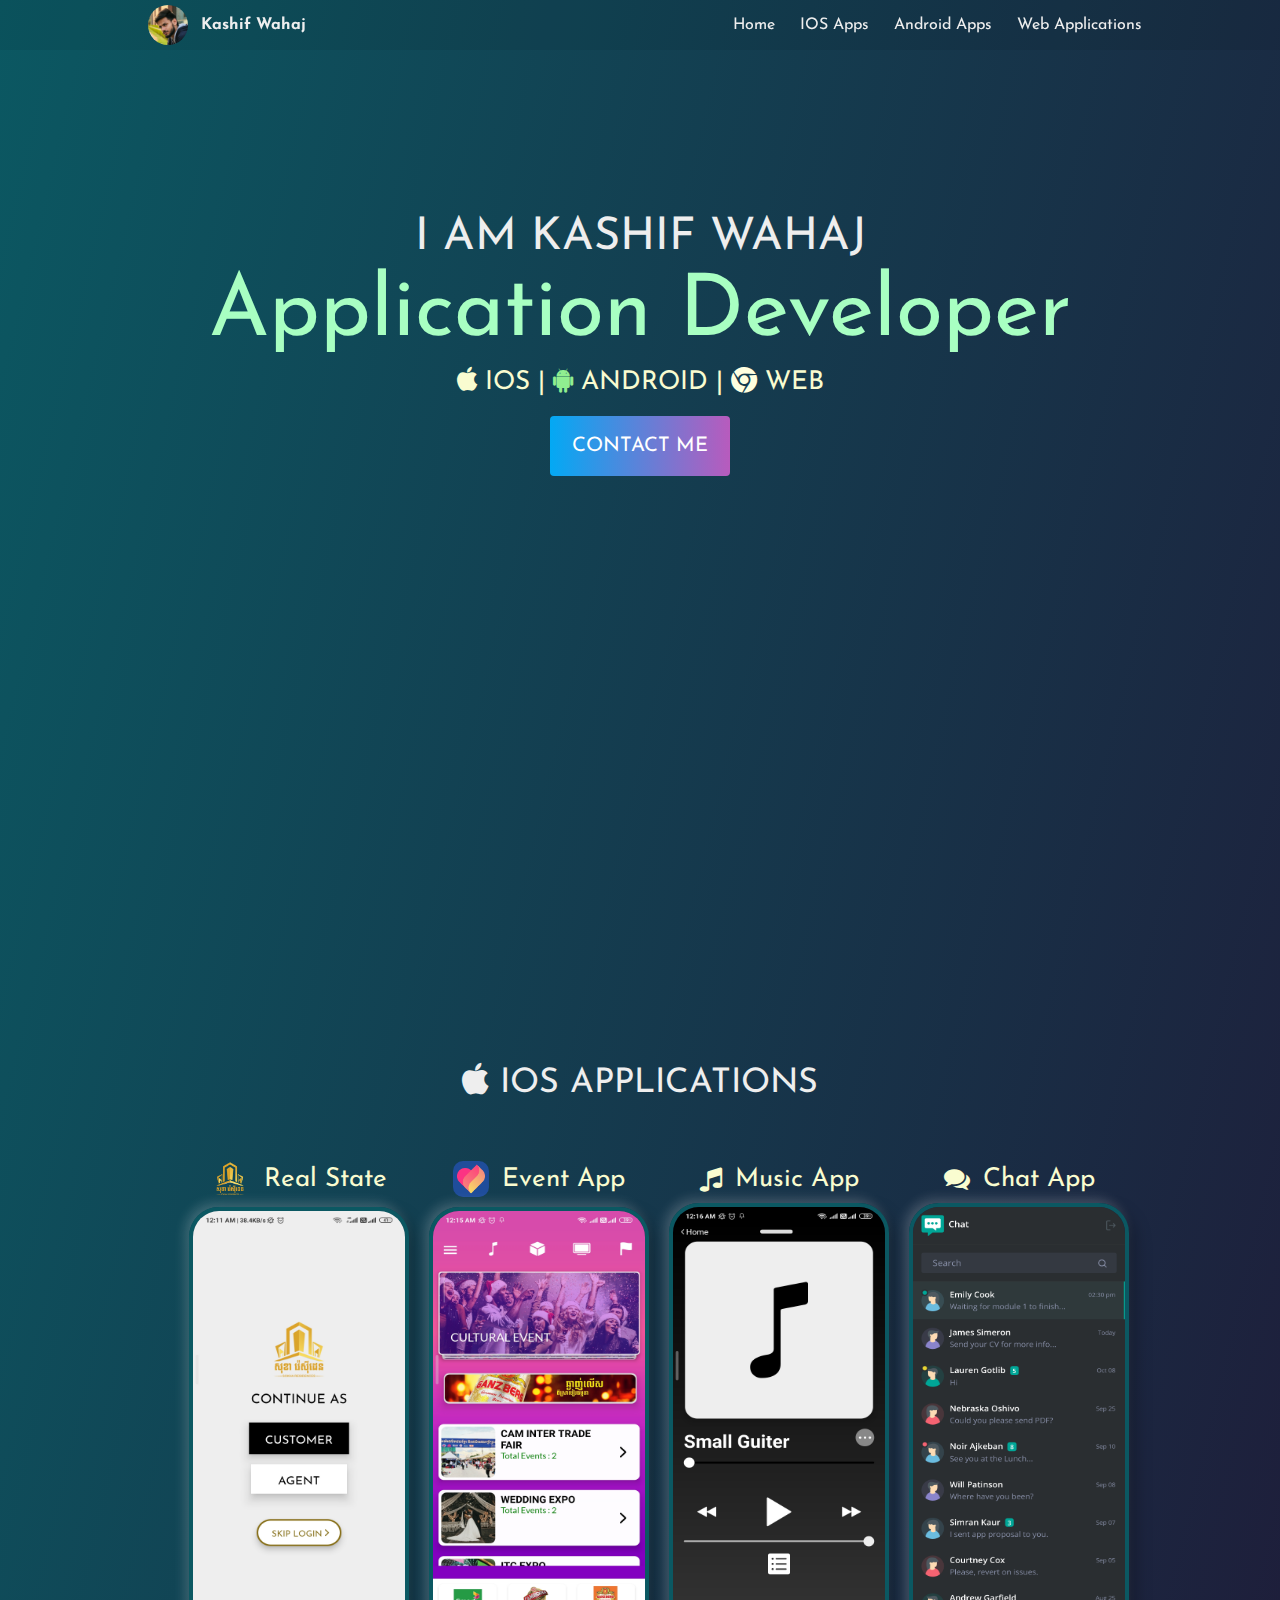
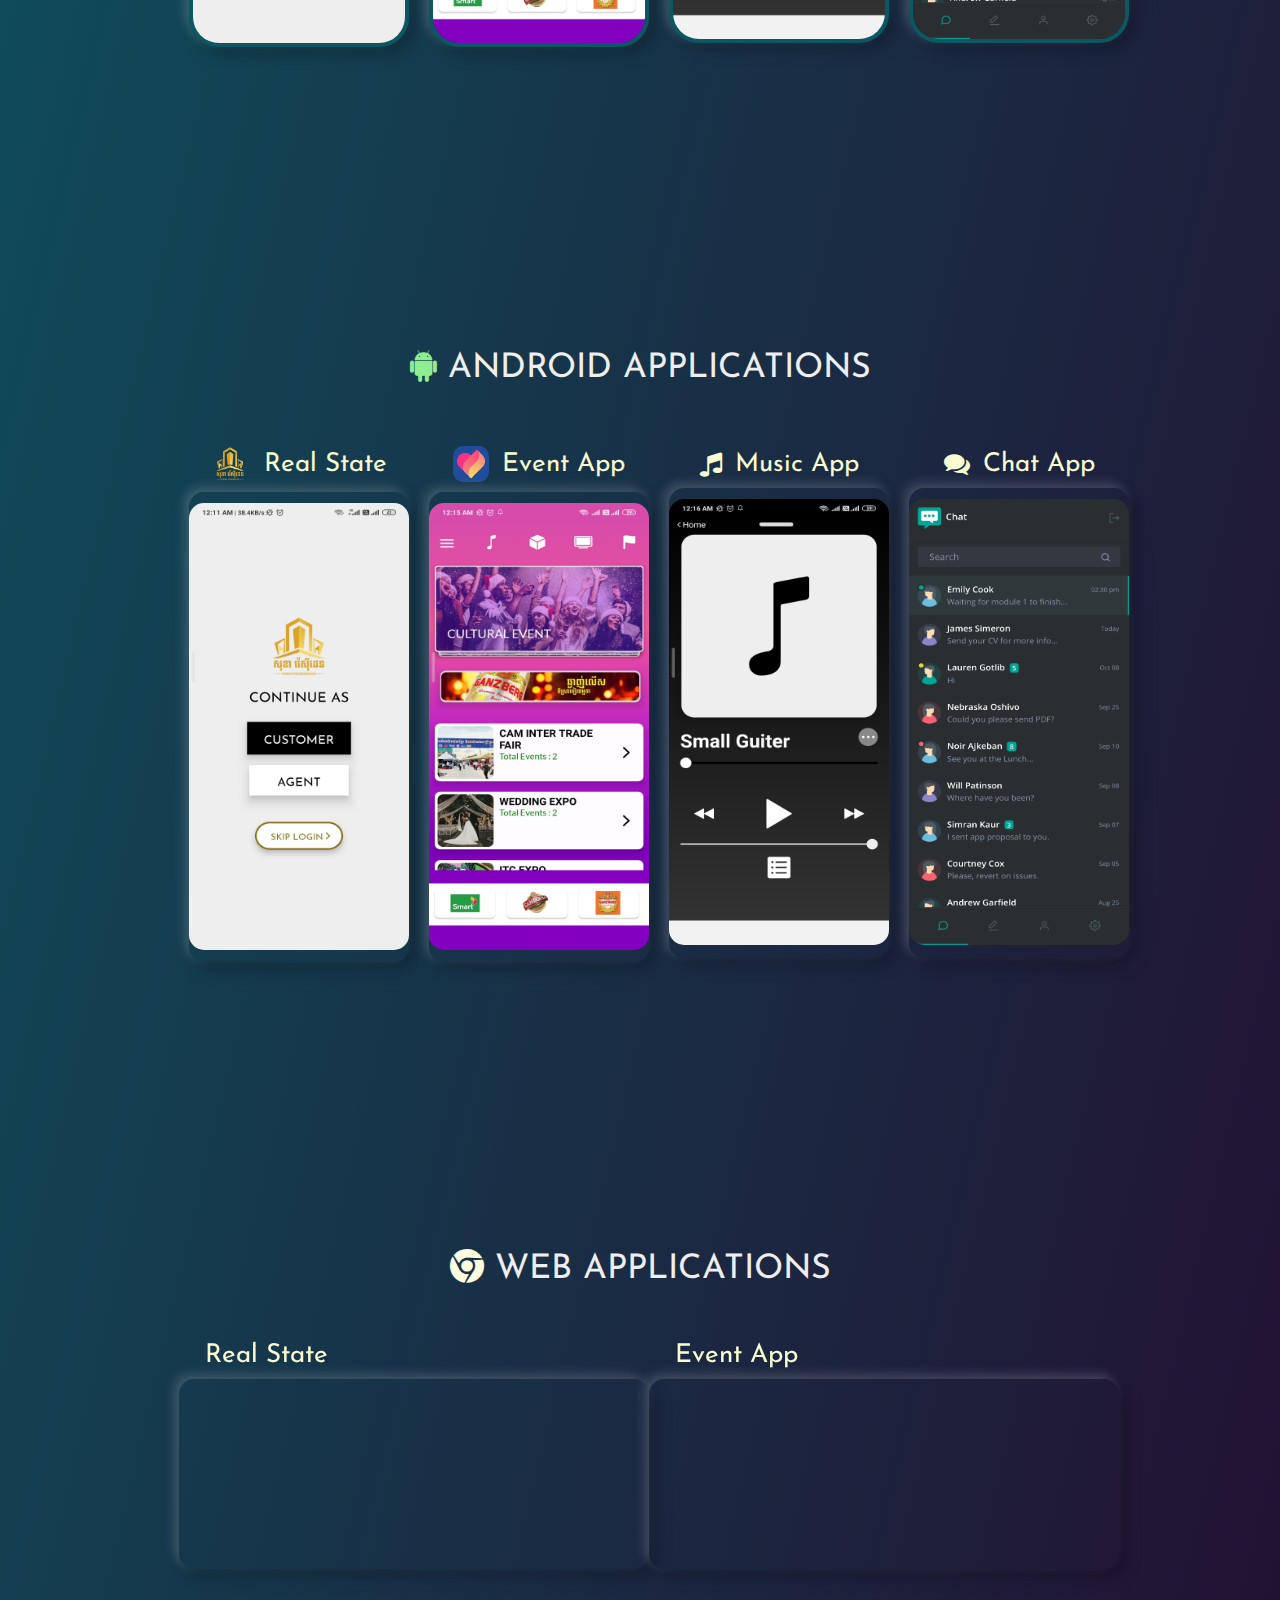
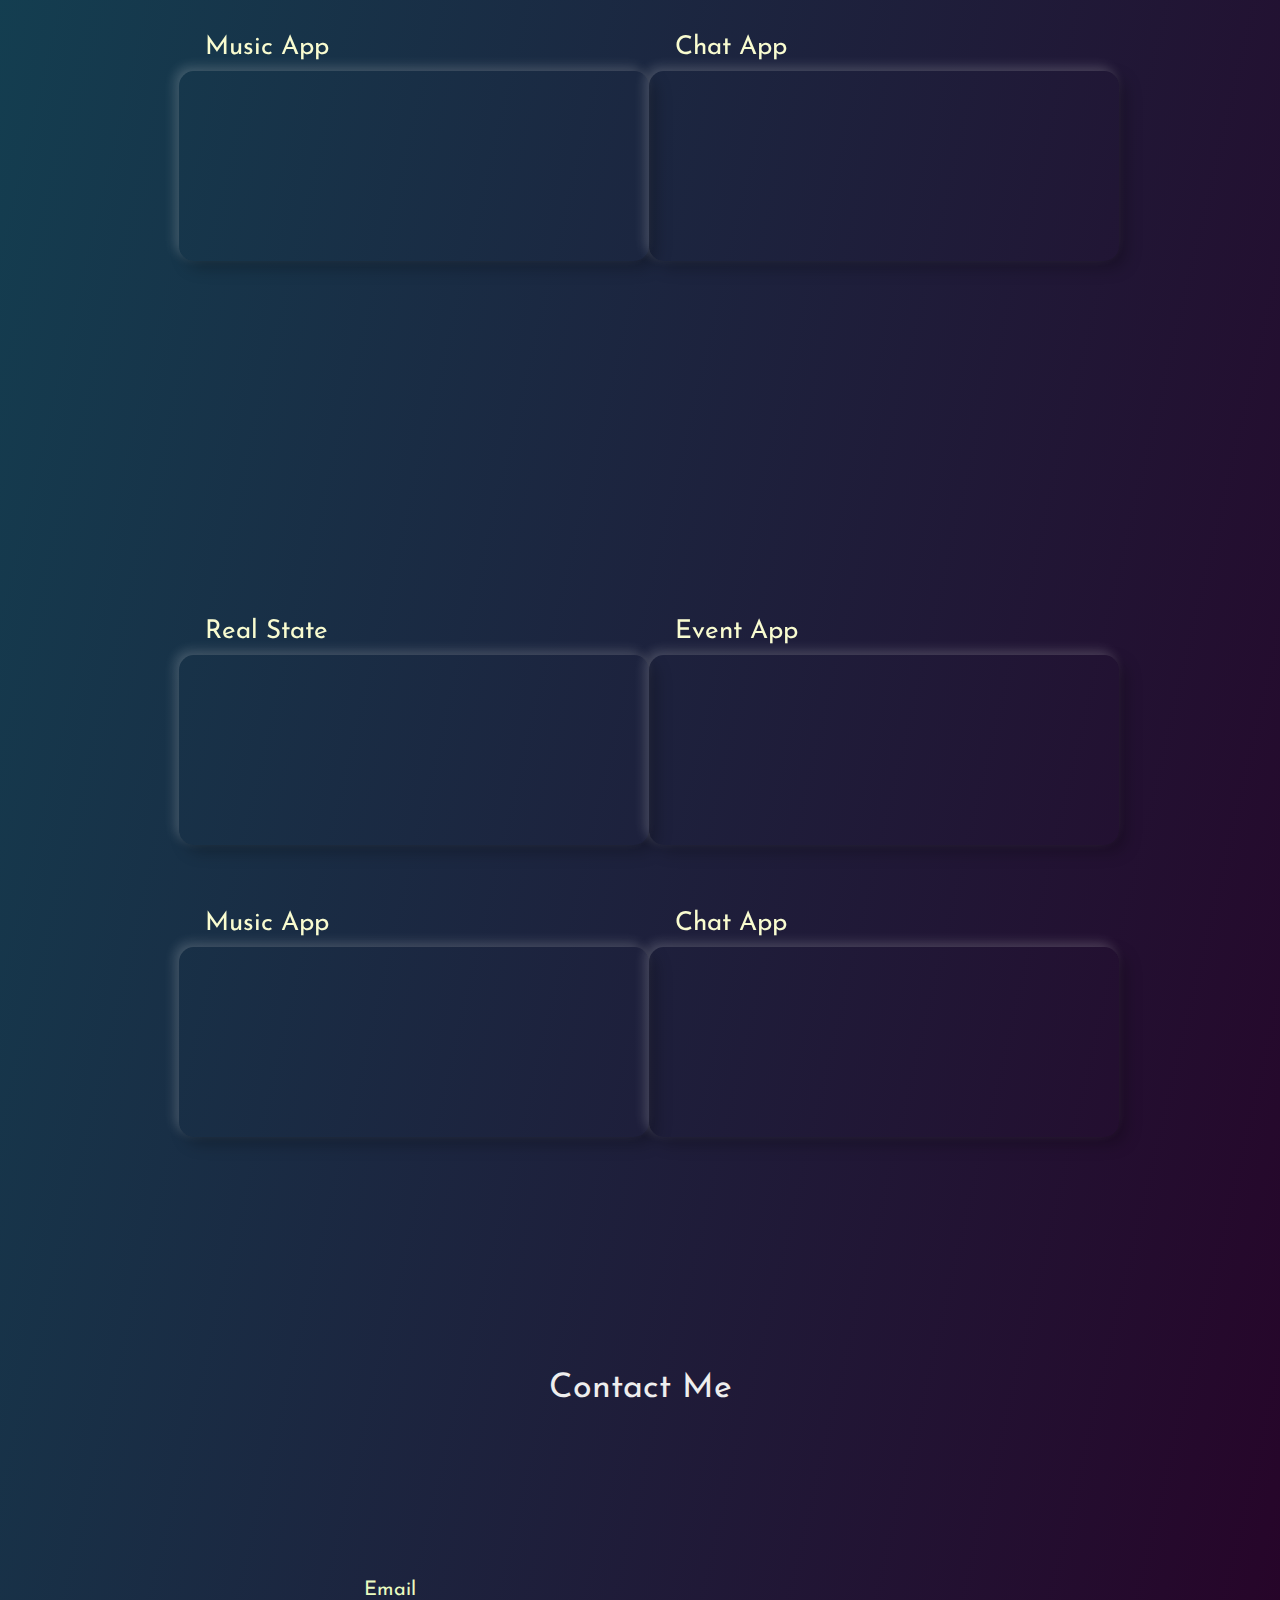
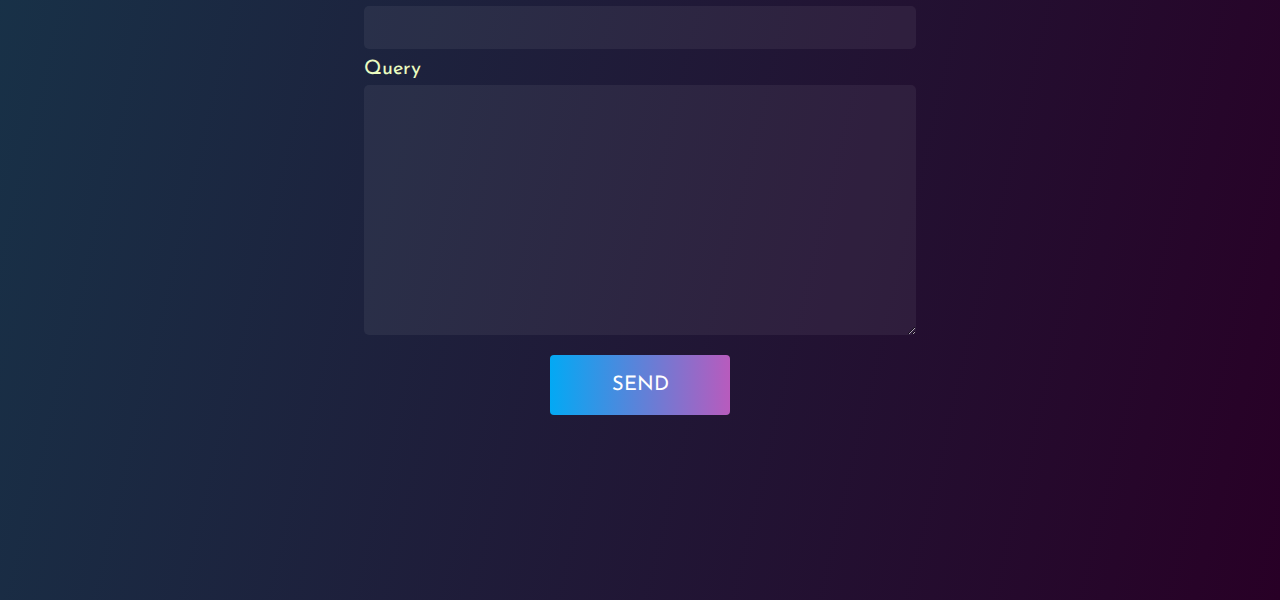
==== index.html @ add1916a "Initial Commit" ====
<!DOCTYPE html>
<html lang="en">
  <head>
    <meta charset="UTF-8" />
    <meta name="viewport" content="width=device-width, initial-scale=1.0" />
    <meta http-equiv="X-UA-Compatible" content="ie=edge" />
    <link
      href="https://fonts.googleapis.com/css?family=Josefin+Sans&display=swap"
      rel="stylesheet"
    />
    <link
      rel="stylesheet"
      href="https://stackpath.bootstrapcdn.com/font-awesome/4.7.0/css/font-awesome.min.css"
    />
    <link rel="stylesheet" href="style.css" />
    <link rel="stylesheet" href="responsive.css" />
  </head>
  <body>
    <div class="nav">
      <div class="nav-logo link">
        <img src="/assets/0.jpeg" alt="" />
        <h4>&ensp;Kashif Wahaj</h4>
      </div>
      <div class="nav-menu">
        <ul>
          <a id="home-btn" class="link">Home</a>
          <a id="ios-btn" class="link">IOS Apps</a>
          <a id="android-btn" class="link">Android Apps</a>
          <a id="web-btn" class="link">Web Applications</a>
        </ul>
      </div>
      <div class="nav-menu-mobile">
        <ul>
          <a href="#" class="link">Home</a>
          <a href="#" class="link">IOS Apps</a>
          <a href="#" class="link">Android Apps</a>
          <a href="#" class="link">Web Applications</a>
        </ul>
      </div>
    </div>
    <div class="container" id="home">
      <div class="box ">
        <div class="he1">I AM KASHIF WAHAJ</div>
        <div class="he2">Application Developer</div>
        <div class="he3">
          <i class="fa fa-apple" aria-hidden="true"></i> IOS |
          <i
            class="fa fa-android"
            style="color: lightgreen"
            aria-hidden="true"
          ></i>
          ANDROID |
          <i
            class="fa fa-chrome"
            aria-hidden="true"
            style="color: lightyellow"
          ></i>
          WEB
        </div>
        <div class="btn" id="contact-btn">
          <div class="glow">Contact Me</div>
        </div>
      </div>
    </div>
    <div class="container" id="ios">
      <div class="section ">
        <div class="he1">
          <i class="fa fa-apple" aria-hidden="true"></i> IOS APPLICATIONS
        </div>
        <div class="row">
          <div class="mock">
            <div class="he3"   style="display: flex; justify-content: center;align-items: center;"> <img src="/assets/real-estate.png" height="36" width="36" alt="" />&nbsp; Real State</div>
            <div class="neu iphone" id="rs-ios">
              <img src="/assets/rs01.jpg" alt="" />
              <img class="mobile-hide" src="/assets/rs02.jpg" alt="" />
              <img class="mobile-hide" src="/assets/rs03.jpg" alt="" />
              <img class="mobile-hide" src="/assets/rs04.jpg" alt="" />
              <img class="mobile-hide" src="/assets/rs05.jpg" alt="" />
              <img class="mobile-hide" src="/assets/rs06.jpg" alt="" />
            </div>
          </div>
          <div class="mock">
            <div
              class="he3"
              style="display: flex; justify-content: center;align-items: center;"
            >
              <img src="/assets/event.png" height="36" width="36" alt="" />
              &ensp;Event App
            </div>
            <div class="neu iphone" id="e-ios">
                <img src="/assets/e01.jpg" alt="" />
                <img class="mobile-hide" src="/assets/e02.jpg" alt="" />
                <img class="mobile-hide" src="/assets/e03.jpg" alt="" />
                <img class="mobile-hide" src="/assets/e04.jpg" alt="" />
              </div>
          </div>
          <div class="mock">
            <div class="he3"  style="display: flex; justify-content: center;align-items: center;"><i class="fa fa-music" aria-hidden="true"></i> &ensp;Music App</div>
            <div class="neu iphone" id="m-ios">
                <img src="/assets/m01.jpg" alt="" />
                <img class="mobile-hide" src="/assets/m02.jpg" alt="" />
              </div>
          </div>
          <div class="mock">
              <div class="he3"  style="display: flex; justify-content: center;align-items: center;"><i class="fa fa-comments" aria-hidden="true"></i> &ensp;Chat App</div>
            <div class="neu iphone" id="mchat-ios">
              <img src="/assets/mchat1.png" alt="" />
              <img class="mobile-hide" src="/assets/mchat2.png" alt="" />
              <img class="mobile-hide" src="/assets/mchat3.png" alt="" />
              <img class="mobile-hide" src="/assets/mchat4.png" alt="" />
              <img class="mobile-hide" src="/assets/mchat5.png" alt="" />
            </div>
          </div>
        </div>
      </div>
    </div>
    <div class="container" id="android">
      <div class="section ">
        <div class="he1">
          <i
            class="fa fa-android"
            style="color: lightgreen"
            aria-hidden="true"
          ></i>
          ANDROID APPLICATIONS
        </div>
        <div class="row">
          <div class="mock">
              <div class="he3"   style="display: flex; justify-content: center;align-items: center;"> <img src="/assets/real-estate.png" height="36" width="36" alt="" />&nbsp; Real State</div>
            <div class="neu android" id="rs-android">
              <img src="/assets/rs01.jpg" alt="" />
              <img class="mobile-hide" src="/assets/rs02.jpg" alt="" />
              <img class="mobile-hide" src="/assets/rs03.jpg" alt="" />
              <img class="mobile-hide" src="/assets/rs04.jpg" alt="" />
              <img class="mobile-hide" src="/assets/rs05.jpg" alt="" />
              <img class="mobile-hide" src="/assets/rs06.jpg" alt="" />
            </div>
          </div>
          <div class="mock">
            <div
              class="he3"
              style="display: flex; justify-content: center;align-items: center;"
            >
              <img src="/assets/event.png" height="36" width="36" alt="" />
              &ensp;Event App
            </div>
           
            <div class="neu android" id="e-android">
                <img src="/assets/e01.jpg" alt="" />
                <img class="mobile-hide" src="/assets/e02.jpg" alt="" />
                <img class="mobile-hide" src="/assets/e03.jpg" alt="" />
                <img class="mobile-hide" src="/assets/e04.jpg" alt="" />
              </div>
          </div>
          <div class="mock">
              <div class="he3"  style="display: flex; justify-content: center;align-items: center;"><i class="fa fa-music" aria-hidden="true"></i> &ensp;Music App</div>
            <div class="neu android" id="m-android">
                <img src="/assets/m01.jpg" alt="" />
                <img class="mobile-hide" src="/assets/m02.jpg" alt="" />
              </div>
          </div>
          <div class="mock">
              <div class="he3"  style="display: flex; justify-content: center;align-items: center;"><i class="fa fa-comments" aria-hidden="true"></i> &ensp;Chat App</div>
            <div class="neu android" id="mchat-android">
              <img src="/assets/mchat1.png" alt="" />
              <img class="mobile-hide" src="/assets/mchat2.png" alt="" />
              <img class="mobile-hide" src="/assets/mchat3.png" alt="" />
              <img class="mobile-hide" src="/assets/mchat4.png" alt="" />
              <img class="mobile-hide" src="/assets/mchat5.png" alt="" />
            </div>
          </div>
        </div>
      </div>
    </div>
    <div class="container" id="web1">
      <div class="section ">
        <div class="he1">
          <i
            class="fa fa-chrome"
            style="color: lightyellow"
            aria-hidden="true"
          ></i>
          WEB APPLICATIONS
        </div>
        <div class="row-web">
          <div class="mock">
            <div class="he3">&ensp;&ensp;Real State</div>
            <div class="neu chrome"></div>
          </div>
          <div class="mock">
            <div class="he3">&ensp;&ensp;Event App</div>
            <div class="neu chrome"></div>
          </div>
        </div>
        <div class="row-web">
          <div class="mock">
            <div class="he3">&ensp;&ensp;Music App</div>
            <div class="neu chrome"></div>
          </div>
          <div class="mock">
            <div class="he3">&ensp;&ensp;Chat App</div>
            <div class="neu chrome"></div>
          </div>
        </div>
      </div>
    </div>
    <div class="container" id="web2">
      <div class="section ">
        <div class="row-web">
          <div class="mock">
            <div class="he3">&ensp;&ensp;Real State</div>
            <div class="neu chrome"></div>
          </div>
          <div class="mock">
            <div class="he3">&ensp;&ensp;Event App</div>
            <div class="neu chrome"></div>
          </div>
        </div>
        <div class="row-web">
          <div class="mock">
            <div class="he3">&ensp;&ensp;Music App</div>
            <div class="neu chrome"></div>
          </div>
          <div class="mock">
            <div class="he3">&ensp;&ensp;Chat App</div>
            <div class="neu chrome"></div>
          </div>
        </div>
      </div>
    </div>
    <div class="container" id="contact">
      <div class="section ">
        <div class="he1">Contact Me</div>
        <div class="contact-form">
          <label for="email">Email</label>
          <input type="email" name="email" id="email" />
          <label for="query">Query</label>
          <textarea rows="10" name="query" id="query"></textarea>
          <div class="btn"><div class="glow">Send</div></div>
        </div>
      </div>
    </div>
    <script src="https://code.jquery.com/jquery-3.4.1.slim.min.js"></script>
    <script src="script.js"></script>
  </body>
</html>
---- style.css ----
* {
  box-sizing: border-box;
  margin: 0;
  padding: 0;
  font-family: 'Josefin Sans', sans-serif;
  scroll-behavior: smooth;
}
html {
    scroll-behavior:smooth;
   
  }
.neu {
    box-shadow: 7px 7px 16px 0 rgba(0, 0, 0, 0.25),
      -4px -4px 12px 0 rgba(255, 255, 255, 0.2);
    border-radius: 15px;
  }

body {
  background: linear-gradient(to bottom right, #0b5862, #280026);
  height: 100%;
}

.nav {
  display: flex;
  width: 100%;
  justify-content: space-between;
  align-items: center;
  padding-left: 10%;
  padding-right: 10%;
  position: fixed;
  top:0;
  height: 50px;
  background: rgba(0, 0, 0, 0.06);
}
.nav-logo {
  display: flex;
  justify-content: center;
  align-items: center;

  padding-left: 15px;
  padding-right: 15px;
}

.nav-logo h4 {
  color: #eee;
}

.nav-menu ul a {
  text-decoration: none;
  color: #eee;
  padding: 10px;
}
.nav-logo img {
  height: 50px;
  width: 50px;
  border-radius: 25px;
  padding: 5px;
}

.link {
  transition-duration: 0.7s;
  cursor: pointer;
  border-radius: 25px;
}
.link:hover {
  background: rgba(0, 0, 0, 0.3);
  transition-duration: 0.7s;
}
.link-active {
    background: rgba(0, 0, 0, 0.3);
    transition-duration: 0.7s;
  }
  
.container {
  width: 100%;

  padding-left: 10%;
  height: 100vh;
  padding-right: 10%;
  
}

.box {
  display: flex;
  justify-content: center;
  align-items: center;
  flex-direction: column;
padding-top: 20%;
  padding-left: 5%;
  padding-right: 5%;
  padding-bottom: 5%;
 
  width: 100%;
  border-radius: 10px
}

.box img {
  height:100%;
  border-radius: 10px;
}
.box .he1{
    color: #eee;
    font-size: 45px;
    margin-top: 10px;
    font-family: 'Josefin Sans', sans-serif;
}
.box .he2{
    color: #a8ffc2;
    font-size: 86px;
    margin-top: 10px;
    font-family: 'Josefin Sans', sans-serif;
}
.box .he3{
    color: #f9fcd0;
    font-size: 26px;
    justify-content: center;
    align-items: center;
    margin-top: 10px;
    font-family: 'Josefin Sans', sans-serif;
}
.nav-menu-mobile {
    display: none;
}

.glow{
	position: absolute;
	left:50%;
	transform: translate(-50%,-50%);
	width: 180px;
	line-height: 60px;
	height: 60px;
	text-align: center;
	color: #fff;
	font-size: 20px;
	text-transform: uppercase;
    text-decoration: none;
    cursor: pointer;
	box-sizing: border-box;
	background: linear-gradient(90deg,#03a9f4,#f441ab,#ffeb3b,#03a9f4);
	-webkit-background-size: 400px;
	background-size: 400%;
    border-radius: 4px;
    font-family: 'Josefin Sans', sans-serif;
	z-index: 1;
}
.glow:hover{
	animation: animate 8s linear infinite;
	color: white;
	text-decoration: none;
}
@keyframes animate{
	0%{
		background-position: 400%;
	}
	100%{
		background-position: 0%;
	}
}
.glow:before{
	content: '';
	position: absolute;
	top:-5px;
	left: -5px;
	right: -5px;
	bottom: -5px;
	z-index: -1;
	background: linear-gradient(90deg,#03a9f4,#f441ab,#ffeb3b,#03a9f4);
	-webkit-background-size: 400px;
	background-size: 400%;
	border-radius: 40px;
	opacity: 0;
	transition: 0.5s;


}
.glow:hover:before{
	filter: blur(20px);
	animation: animate 8s linear infinite;
	opacity: 1;



}
.btn{
    margin-top: 50px;
}

.section {
    display: flex;
    justify-content: center;
    align-items: center;
    flex-direction: column;
  padding-top: 6%;
    padding-left: 5%;
    padding-right: 5%;
    padding-bottom: 5%;
   
    width: 100%;
    height: 100%;
    border-radius: 10px
  }
  
  .section img {
    height:100%;
    border-radius: 10px;
  }
  .section .he1{
      color: #eee;
      font-size: 34px;
      margin-top: 10px;
      font-family: 'Josefin Sans', sans-serif;
  }
  .section .he2{
      color: rgb(158, 180, 255);
      font-size: 86px;
      margin-top: 10px;
      font-family: 'Josefin Sans', sans-serif;
  }
  .section .he3{
      color: #f9fcd0;
      font-size: 26px;
      justify-content: center;
      align-items: center;
      margin-top: 10px;
      font-family: 'Josefin Sans', sans-serif;
  }

 
  .row{
      display: flex;
      justify-content: space-between;
      flex-direction: row;
      align-items: center;
      margin-top: 20px;
      width: 100%;
         
  }
  .iphone{
    height:440px;
    width:220px;
    border-radius: 30px;
    margin: 10px;
    border: 4px solid #0b5862;
    position: relative;
    justify-content: center;
    align-items: center;
}
.iphone img {
    width: 100%;
    border-radius: 26px;
    height:100%;
    position: absolute;
    transition-duration: 0.9s;
    opacity: 1;
    top:0;
    
}
.mock .he3{
    margin-top: 20px;
    margin-bottom: 10px;
    padding-top: 20px;
}

.chrome{
    height:190px;
    width:470px;
    max-width: 70vw;
    transition-duration: .2s;
    transition-timing-function:ease-in-out
 
}

.chrome:hover {
    height: 320px;
    width: 700px;
    max-width: 70vw;
   z-index: 99;
   transition-duration: 0.5s;
   transition-timing-function: ease-in-out;
    background: #0b5862;
    top: 0;
    bottom: 0;
    right: 0;
    left: 0;
    position: relative;
}
.row-web{
    display: flex;
    justify-content: space-between;
    flex-direction: row;
    position: relative;
    align-items: center;
    margin-top: 15px;
    margin-bottom: 10px;
    width: 100%;
       
}
.contact-form{
    flex-direction: column;
    display: flex;
    width: 100%;
    height: 100%;
    justify-content: center;
    align-items: center;
}

.contact-form label {
    color:#eafcc0;
    font-size: 20px;
    width: 60%;
    margin-bottom: 6px;
    margin-top: 10px;
}

.contact-form input,.contact-form textarea {
    width: 60%;
    min-height: 30px;
    border-radius: 5px;
    outline: none;
    color: #eafcc0;
    padding-left: 10px;
    padding-right: 10px;
    font-size: 23px;
    padding: 10px;
    border: none;
    background: rgba(255, 255, 255, 0.06)
}

.android{
    height:470px;
    width:220px;
    border-radius: 10px;
    margin: 10px;
    border-radius: 15px;
    z-index: 9;
    position: relative;
    justify-content: center;
    align-items: center;
}
.android img {
    width: 100%;
    border-radius: 15px;
    transition-duration: 0.6s;
    z-index: 7;
   height: 95%;
   margin-top: 5%;
    position: absolute;
    opacity: 1;
    top:0;
    
}

.mobile-hide{
    opacity: 0 !important;
   
    transition-duration: 0.8s !important;
}
---- responsive.css ----
@media only screen and (max-width: 865px) {
    .nav-menu {
       display: none;
   }
   .container{
       padding-left: 5%;
       padding-right: 5%;
         height: 100%;
       min-height: 100vh;
   }
   .nav{
    padding-left: 5%;
    padding-left: 5%;
}
.nav-menu-mobile {
  
}
    .box{
        padding-top: 40%;
    }
.box .he1{
    font-size: 25px;
    text-align: center;
}
.box .he2{
    font-size: 50px;
    text-align: center;
}
.box .he3{
    color: #ecfff7;
    font-size: 19px;
    justify-content: center;
    align-items: center;
    margin-top: 10px;
    font-family: 'Josefin Sans', sans-serif;
}
    .section .he1{
    font-size: 25px;
    text-align: center;
}
.section .he2{
    font-size: 50px;
    text-align: center;
}
.section .he3{
    color: #ecfff7;
    font-size: 19px;
    justify-content: center;
    align-items: center;
    margin-top: 10px;
    font-family: 'Josefin Sans', sans-serif;
}
    .row{
        flex-direction: column;
    }
    .row-web{
        flex-direction: column;
        justify-content: center;
        align-items: center;
    }
  }
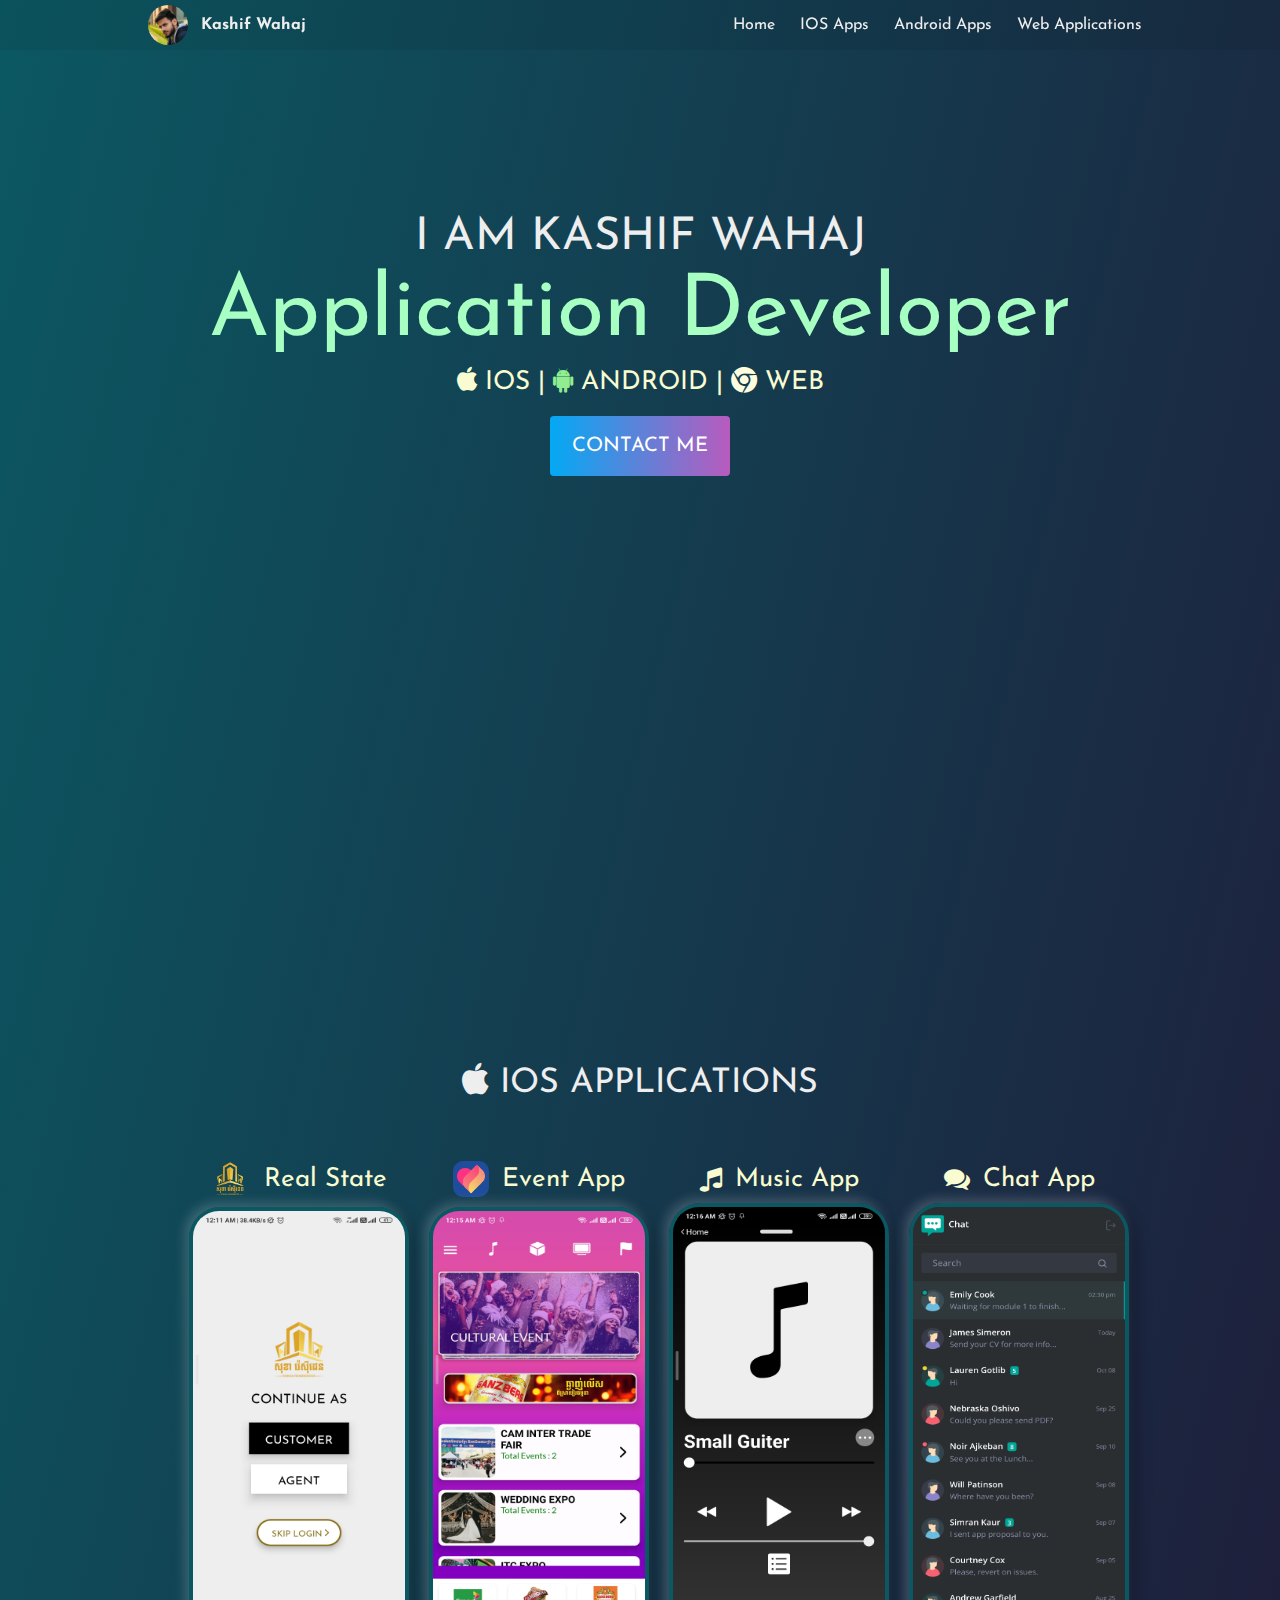
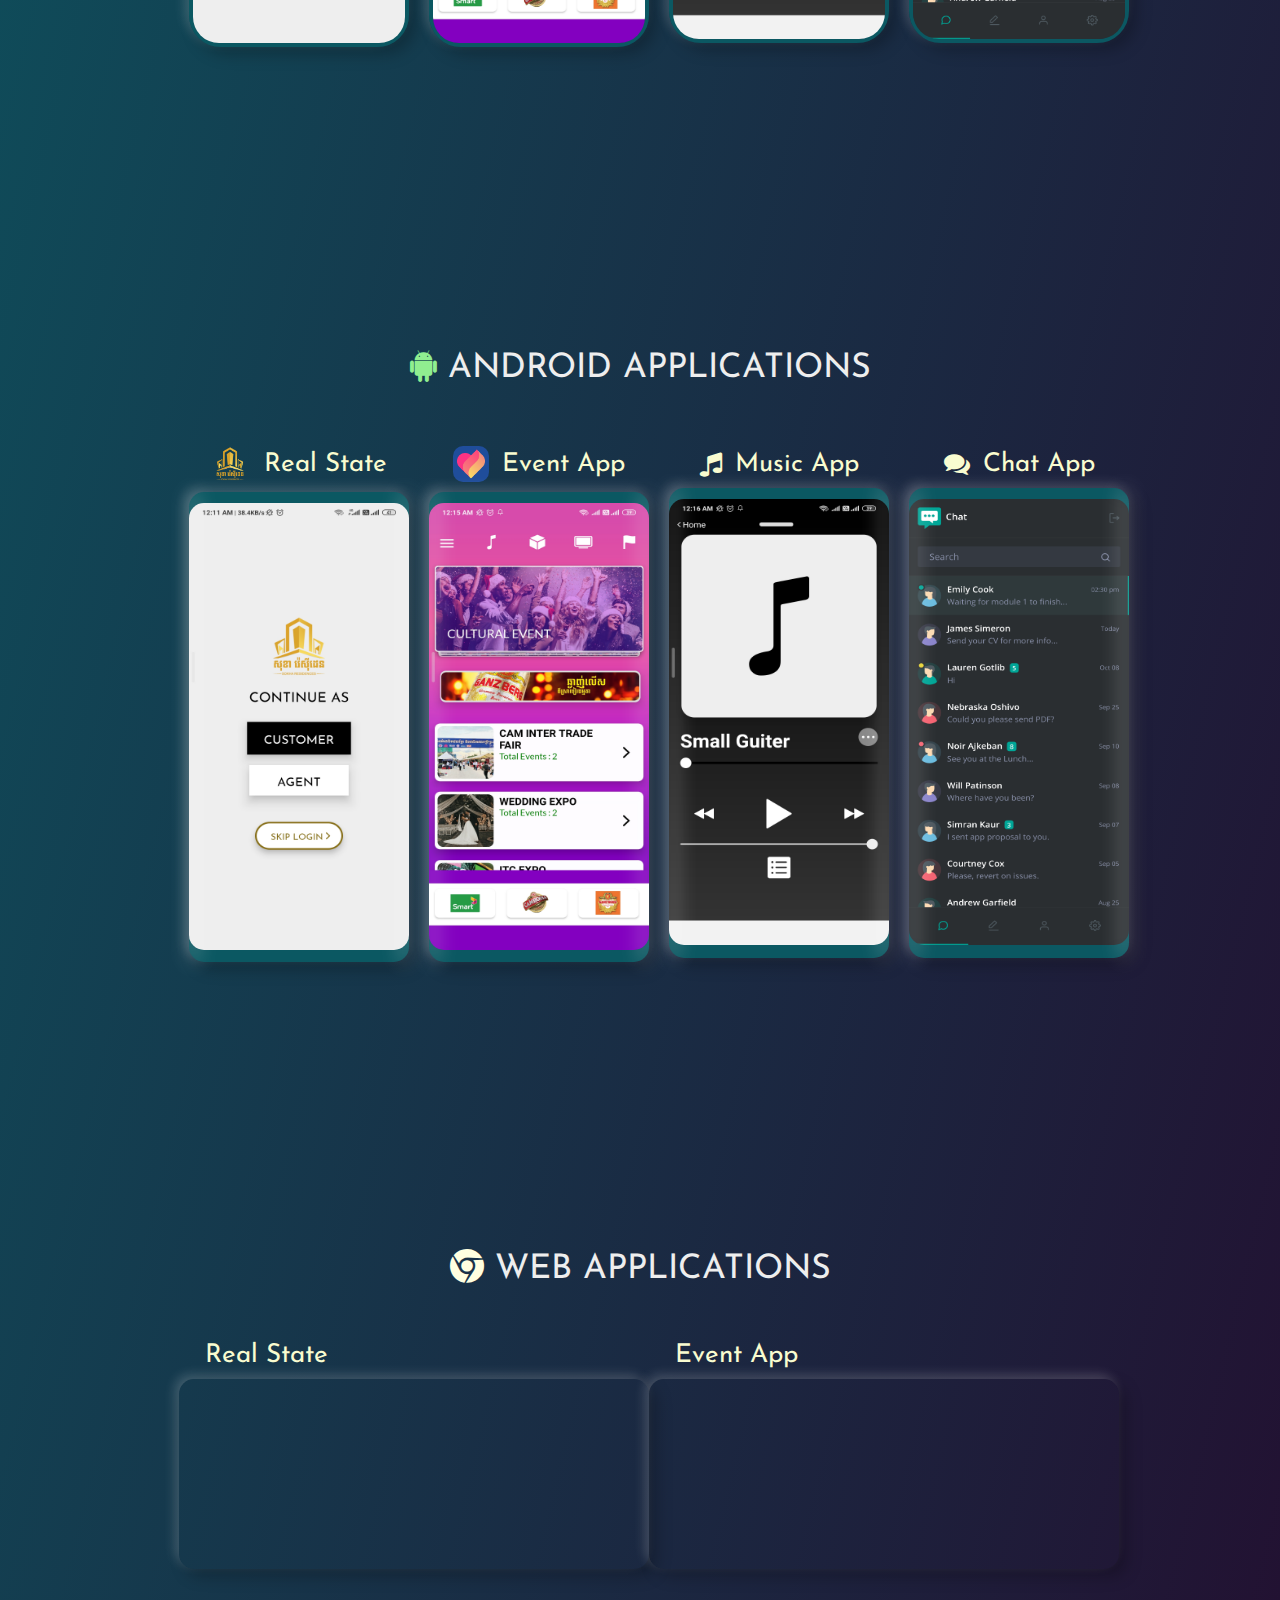
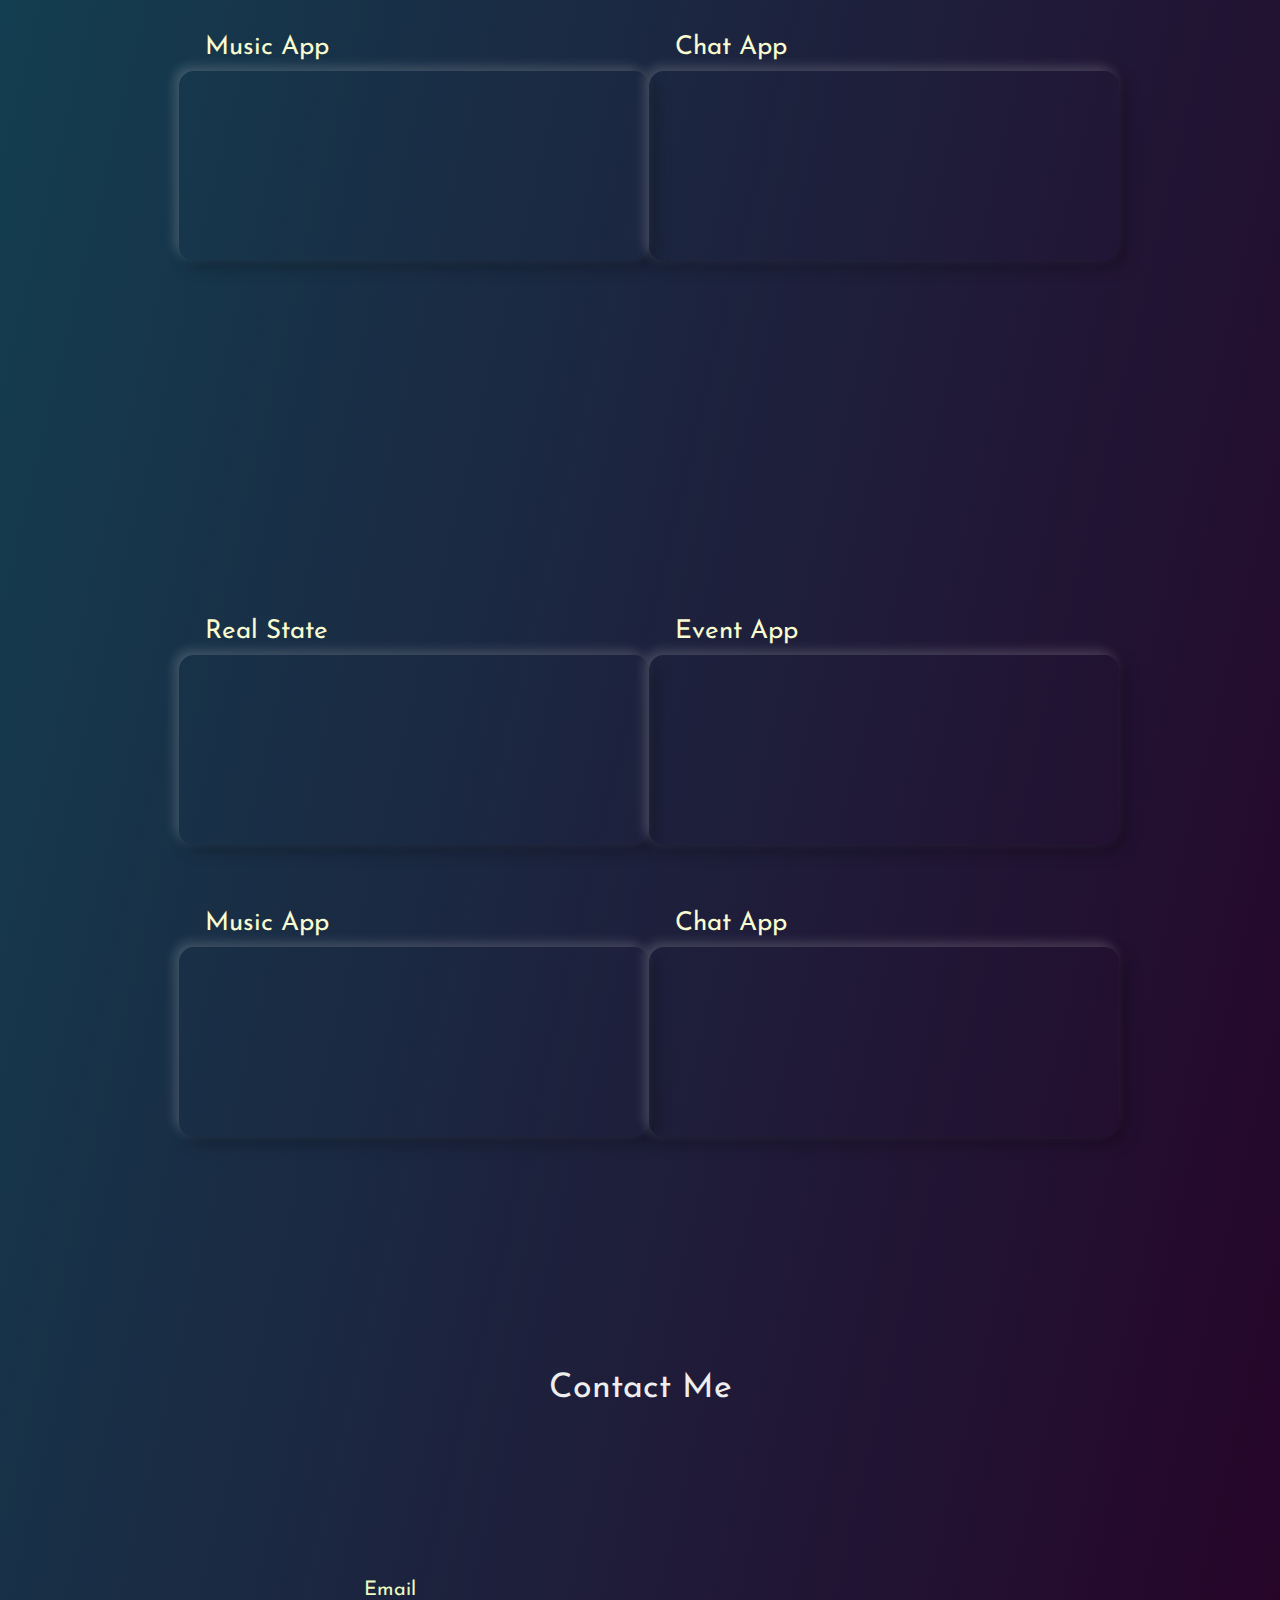
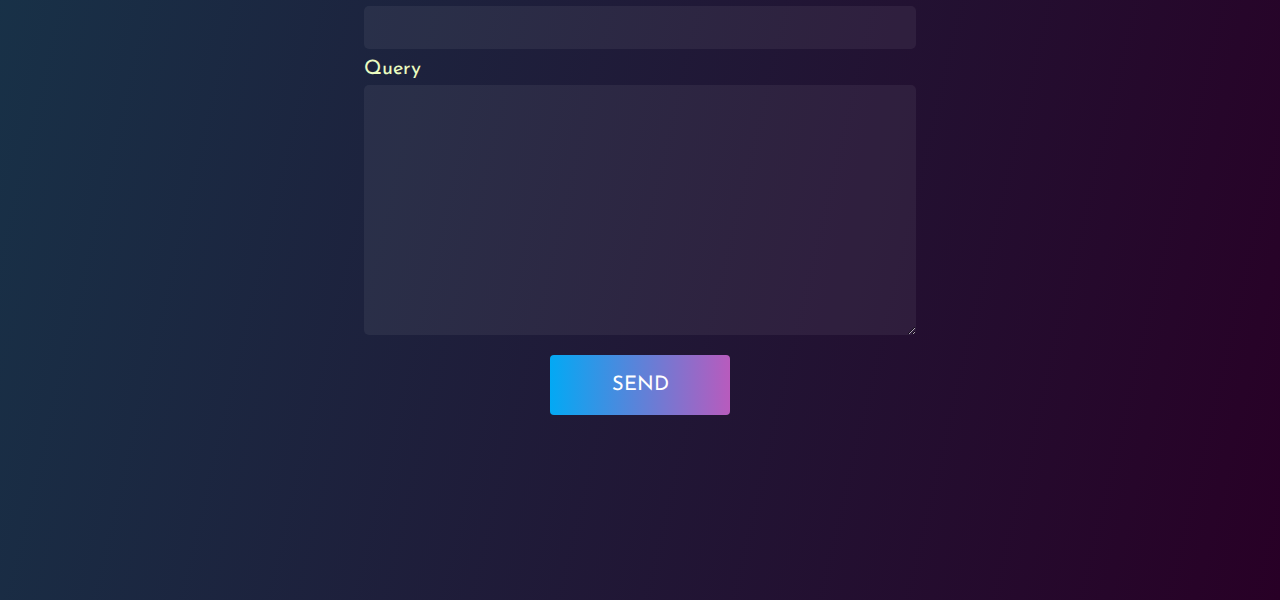
==== commit 4fa12e69: "Update" ====
--- a/index.html
+++ b/index.html
@@ -16,10 +16,18 @@
     <link rel="stylesheet" href="responsive.css" />
   </head>
   <body>
+    <div class="loading">
+        <div class="nav-logo link">
+            <img src="/assets/0.jpeg" alt="" />
+            <h4>&ensp;Kashif Wahaj</h4>
+          </div>
+        <div class="lds-ripple"><div></div><div></div></div>
+    </div>
     <div class="nav">
       <div class="nav-logo link">
         <img src="/assets/0.jpeg" alt="" />
         <h4>&ensp;Kashif Wahaj</h4>
+        <div class="social-links"></div>
       </div>
       <div class="nav-menu">
         <ul>
@@ -228,7 +236,7 @@
         </div>
       </div>
     </div>
-    <div class="container" id="contact">
+    <div class="container"  style=" display: flex; align-items: center;" id="contact">
       <div class="section ">
         <div class="he1">Contact Me</div>
         <div class="contact-form">
@@ -240,6 +248,7 @@
         </div>
       </div>
     </div>
+    
     <script src="https://code.jquery.com/jquery-3.4.1.slim.min.js"></script>
     <script src="script.js"></script>
   </body>
--- a/style.css
+++ b/style.css
@@ -2,20 +2,20 @@
   box-sizing: border-box;
   margin: 0;
   padding: 0;
-  font-family: 'Josefin Sans', sans-serif;
+  font-family: "Josefin Sans", sans-serif;
   scroll-behavior: smooth;
 }
 html {
-    scroll-behavior:smooth;
-   
-  }
+  scroll-behavior: smooth;
+}
 .neu {
-    box-shadow: 7px 7px 16px 0 rgba(0, 0, 0, 0.25),
-      -4px -4px 12px 0 rgba(255, 255, 255, 0.2);
-    border-radius: 15px;
-  }
+  box-shadow: 7px 7px 16px 0 rgba(0, 0, 0, 0.25),
+    -4px -4px 12px 0 rgba(255, 255, 255, 0.2);
+  border-radius: 15px;
+}
 
 body {
+overflow: hidden;
   background: linear-gradient(to bottom right, #0b5862, #280026);
   height: 100%;
 }
@@ -28,7 +28,8 @@
   padding-left: 10%;
   padding-right: 10%;
   position: fixed;
-  top:0;
+  top: 0;
+  z-index: 100;
   height: 50px;
   background: rgba(0, 0, 0, 0.06);
 }
@@ -36,9 +37,11 @@
   display: flex;
   justify-content: center;
   align-items: center;
-
+  z-index: 100;
   padding-left: 15px;
+  
   padding-right: 15px;
+  position: relative;
 }
 
 .nav-logo h4 {
@@ -57,27 +60,56 @@
   padding: 5px;
 }
 
+/* .nav-logo .social-links {
+  width: 100%;
+  position: absolute;
+  left: 0%;
+  top: 0%;
+  border-radius: 25px;
+  z-index: 100;
+
+  height: 50px;
+  transition-duration: 0.7s;
+} */
+
+/* .nav-logo:hover .social-links {
+  top: 100%;
+  height: 200px;
+  border-top-left-radius: 0px;
+  border-top-right-radius: 0px;
+  background: rgba(0, 0, 0, 0.6);
+  transition-duration: 0.7s;
+} */
+
 .link {
   transition-duration: 0.7s;
   cursor: pointer;
   border-radius: 25px;
+  height: "auto";
 }
 .link:hover {
+  background: rgba(0, 0, 0, 0.6);
+  transition-duration: 0.7s;
+  border-radius: 25px;
+}
+.link-active {
   background: rgba(0, 0, 0, 0.3);
   transition-duration: 0.7s;
 }
-.link-active {
-    background: rgba(0, 0, 0, 0.3);
+.nav-logo.link:hover {
+    background: rgba(0, 0, 0, 0.71);
     transition-duration: 0.7s;
-  }
-  
+    height: 300px;
+    margin-top: 10px;
+    border-radius: 25px;
+    
+  }
 .container {
   width: 100%;
 
   padding-left: 10%;
   height: 100vh;
   padding-right: 10%;
-  
 }
 
 .box {
@@ -85,273 +117,376 @@
   justify-content: center;
   align-items: center;
   flex-direction: column;
-padding-top: 20%;
+  padding-top: 20%;
   padding-left: 5%;
   padding-right: 5%;
   padding-bottom: 5%;
- 
-  width: 100%;
-  border-radius: 10px
+
+  width: 100%;
+  border-radius: 10px;
 }
 
 .box img {
-  height:100%;
+  height: 100%;
   border-radius: 10px;
 }
-.box .he1{
-    color: #eee;
-    font-size: 45px;
-    margin-top: 10px;
-    font-family: 'Josefin Sans', sans-serif;
-}
-.box .he2{
-    color: #a8ffc2;
-    font-size: 86px;
-    margin-top: 10px;
-    font-family: 'Josefin Sans', sans-serif;
-}
-.box .he3{
-    color: #f9fcd0;
-    font-size: 26px;
-    justify-content: center;
+.box .he1 {
+  color: #eee;
+  font-size: 45px;
+  margin-top: 10px;
+  font-family: "Josefin Sans", sans-serif;
+}
+.box .he2 {
+  color: #a8ffc2;
+  font-size: 86px;
+  margin-top: 10px;
+  font-family: "Josefin Sans", sans-serif;
+}
+.box .he3 {
+  color: #f9fcd0;
+  font-size: 26px;
+  justify-content: center;
+  align-items: center;
+  margin-top: 10px;
+  font-family: "Josefin Sans", sans-serif;
+}
+.nav-menu-mobile {
+  display: none;
+}
+
+.glow {
+  position: absolute;
+  left: 50%;
+  transform: translate(-50%, -50%);
+  width: 180px;
+  line-height: 60px;
+  height: 60px;
+  text-align: center;
+  color: #fff;
+  font-size: 20px;
+  text-transform: uppercase;
+  text-decoration: none;
+  cursor: pointer;
+  box-sizing: border-box;
+  background: linear-gradient(90deg, #03a9f4, #f441ab, #ffeb3b, #03a9f4);
+  -webkit-background-size: 400px;
+  background-size: 400%;
+  border-radius: 4px;
+  font-family: "Josefin Sans", sans-serif;
+  z-index: 1;
+}
+.glow:hover {
+  animation: animate 8s linear infinite;
+  color: white;
+  text-decoration: none;
+}
+@keyframes animate {
+  0% {
+    background-position: 400%;
+  }
+  100% {
+    background-position: 0%;
+  }
+}
+.glow:before {
+  content: "";
+  position: absolute;
+  top: -5px;
+  left: -5px;
+  right: -5px;
+  bottom: -5px;
+  z-index: -1;
+  background: linear-gradient(90deg, #03a9f4, #f441ab, #ffeb3b, #03a9f4);
+  -webkit-background-size: 400px;
+  background-size: 400%;
+  border-radius: 40px;
+  opacity: 0;
+  transition: 0.5s;
+}
+.glow:hover:before {
+  filter: blur(20px);
+  animation: animate 8s linear infinite;
+  opacity: 1;
+}
+.btn {
+  margin-top: 50px;
+}
+
+.section {
+  display: flex;
+  justify-content: center;
+  align-items: center;
+  flex-direction: column;
+  padding-top: 6%;
+  padding-left: 5%;
+  padding-right: 5%;
+  padding-bottom: 5%;
+
+  width: 100%;
+  height: 100%;
+  border-radius: 10px;
+}
+
+.section img {
+  height: 100%;
+  border-radius: 10px;
+}
+.section .he1 {
+  color: #eee;
+  font-size: 34px;
+  margin-top: 10px;
+  font-family: "Josefin Sans", sans-serif;
+}
+.section .he2 {
+  color: rgb(158, 180, 255);
+  font-size: 86px;
+  margin-top: 10px;
+  font-family: "Josefin Sans", sans-serif;
+}
+.section .he3 {
+  color: #f9fcd0;
+  font-size: 26px;
+  justify-content: center;
+  align-items: center;
+  margin-top: 10px;
+  font-family: "Josefin Sans", sans-serif;
+}
+
+.row {
+  display: flex;
+  justify-content: space-between;
+  flex-direction: row;
+  align-items: center;
+  margin-top: 20px;
+  width: 100%;
+}
+.iphone {
+  height: 440px;
+  width: 220px;
+  border-radius: 32px;
+  margin: 10px;
+  border: 4px solid #0b5862;
+  position: relative;
+  justify-content: center;
+  align-items: center;
+}
+.iphone img {
+  width: 100%;
+  border-radius: 26px;
+  height: 100%;
+  position: absolute;
+  transition-duration: 0.9s;
+  opacity: 1;
+  top: 0;
+}
+.iphone:hover img {
+  filter: blur(3px);
+}
+.iphone:hover::before {
+  height: 70%;
+  opacity: 1;
+  transition-duration: 0.85s;
+  transition-timing-function: ease;
+  z-index: 10;
+}
+
+.iphone::before {
+  content: "";
+  height: 10%;
+  width: 100%;
+  background: rgba(0, 0, 0, 0.9);
+  position: absolute;
+  border-radius: 26px;
+  bottom: 0;
+  opacity: 0;
+  transition-duration: 0.7s;
+  z-index: 0;
+}
+
+/* .iphone::after {
+    content: "";
+    height: 4%;
+    width: 55%;
+    left:22.5%;
+    border-bottom-left-radius: 10px;
+    border-bottom-right-radius: 10px;
+    position: absolute;
+    background: #000;
+    top: 0;
+
+} */
+
+.mock .he3 {
+  margin-top: 20px;
+  margin-bottom: 10px;
+  padding-top: 20px;
+}
+
+.chrome {
+  height: 190px;
+  width: 470px;
+  max-width: 70vw;
+  transition-duration: 0.2s;
+  transition-timing-function: ease-in-out;
+}
+
+.chrome:hover {
+  height: 320px;
+  width: 700px;
+  max-width: 70vw;
+  z-index: 99;
+  transition-duration: 0.5s;
+  transition-timing-function: ease-in-out;
+  background: #0b5862;
+  top: 0;
+  bottom: 0;
+  right: 0;
+  left: 0;
+  position: relative;
+}
+.row-web {
+  display: flex;
+  justify-content: space-between;
+  flex-direction: row;
+  position: relative;
+  align-items: center;
+  margin-top: 15px;
+  margin-bottom: 10px;
+  width: 100%;
+}
+.contact-form {
+  flex-direction: column;
+  display: flex;
+  width: 100%;
+  height: 100%;
+  justify-content: center;
+  align-items: center;
+}
+
+.contact-form label {
+  color: #eafcc0;
+  font-size: 20px;
+  width: 60%;
+  margin-bottom: 6px;
+  margin-top: 10px;
+}
+
+.contact-form input,
+.contact-form textarea {
+  width: 60%;
+  min-height: 30px;
+  border-radius: 5px;
+  outline: none;
+  color: #eafcc0;
+  padding-left: 10px;
+  padding-right: 10px;
+  font-size: 23px;
+  padding: 10px;
+  border: none;
+  background: rgba(255, 255, 255, 0.06);
+}
+
+.android {
+  height: 470px;
+  width: 220px;
+  border-radius: 10px;
+  margin: 10px;
+  border-radius: 15px;
+  transition-duration: 0.5s;
+  position: relative;
+  justify-content: center;
+  z-index: 99;
+  background: #0b5862;
+  align-items: center;
+}
+.android img {
+  width: 100%;
+  border-radius: 15px;
+  transition-duration: 0.6s;
+  height: 95%;
+  margin-top: 5%;
+  position: absolute;
+  opacity: 1;
+  top: 0;
+}
+.android::before{
+    z-index: 20;
+    content: "";
+    height: 100%;
+    width: 5px;
+    left: 2px;
+    filter: blur(10px);
+    background: rgba(255, 255, 255, 0.5);
+    position: absolute;
+    top: 0;
+    border-radius: 15px;
+}
+.android::after{
+    z-index: 20;
+    content: "";
+    height:100%;
+    width: 5px;
+    right: 2px;
+    filter: blur(10px);
+    background: rgba(255, 255, 255, 0.5);
+    position: absolute;
+    top: 0;
+    border-radius: 15px;
+}
+
+.android:hover{
+  transition-duration: 0.7s;
+  transition-timing-function: ease-in-out;
+  z-index: 100;
+    transform: scale(1.3) translateY(-50px) rotateY(0deg) rotateZ(5deg)
+}
+
+.mobile-hide {
+  opacity: 0 !important;
+
+  transition-duration: 0.8s !important;
+}
+
+.lds-ripple {
+    display: inline-block;
+    position: relative;
+    width: 80px;
+    height: 80px;
+  }
+  .lds-ripple div {
+    position: absolute;
+    border: 4px solid #fff;
+    opacity: 1;
+    border-radius: 50%;
+    animation: lds-ripple 1s cubic-bezier(0, 0.2, 0.8, 1) infinite;
+  }
+  .lds-ripple div:nth-child(2) {
+    animation-delay: -0.5s;
+  }
+  @keyframes lds-ripple {
+    0% {
+      top: 36px;
+      left: 36px;
+      width: 0;
+      height: 0;
+      opacity: 1;
+    }
+    100% {
+      top: 0px;
+      left: 0px;
+      width: 72px;
+      height: 72px;
+      opacity: 0;
+    }
+  }
+.loading {
+    display: flex;
+    justify-content:center;
     align-items: center;
-    margin-top: 10px;
-    font-family: 'Josefin Sans', sans-serif;
-}
-.nav-menu-mobile {
-    display: none;
-}
-
-.glow{
-	position: absolute;
-	left:50%;
-	transform: translate(-50%,-50%);
-	width: 180px;
-	line-height: 60px;
-	height: 60px;
-	text-align: center;
-	color: #fff;
-	font-size: 20px;
-	text-transform: uppercase;
-    text-decoration: none;
-    cursor: pointer;
-	box-sizing: border-box;
-	background: linear-gradient(90deg,#03a9f4,#f441ab,#ffeb3b,#03a9f4);
-	-webkit-background-size: 400px;
-	background-size: 400%;
-    border-radius: 4px;
-    font-family: 'Josefin Sans', sans-serif;
-	z-index: 1;
-}
-.glow:hover{
-	animation: animate 8s linear infinite;
-	color: white;
-	text-decoration: none;
-}
-@keyframes animate{
-	0%{
-		background-position: 400%;
-	}
-	100%{
-		background-position: 0%;
-	}
-}
-.glow:before{
-	content: '';
-	position: absolute;
-	top:-5px;
-	left: -5px;
-	right: -5px;
-	bottom: -5px;
-	z-index: -1;
-	background: linear-gradient(90deg,#03a9f4,#f441ab,#ffeb3b,#03a9f4);
-	-webkit-background-size: 400px;
-	background-size: 400%;
-	border-radius: 40px;
-	opacity: 0;
-	transition: 0.5s;
-
-
-}
-.glow:hover:before{
-	filter: blur(20px);
-	animation: animate 8s linear infinite;
-	opacity: 1;
-
-
-
-}
-.btn{
-    margin-top: 50px;
-}
-
-.section {
-    display: flex;
-    justify-content: center;
-    align-items: center;
+    height: 100vh;
+    width: 100%;
+    background: linear-gradient(to bottom right, #0b5862, #280026);
     flex-direction: column;
-  padding-top: 6%;
-    padding-left: 5%;
-    padding-right: 5%;
-    padding-bottom: 5%;
-   
-    width: 100%;
-    height: 100%;
-    border-radius: 10px
-  }
-  
-  .section img {
-    height:100%;
-    border-radius: 10px;
-  }
-  .section .he1{
-      color: #eee;
-      font-size: 34px;
-      margin-top: 10px;
-      font-family: 'Josefin Sans', sans-serif;
-  }
-  .section .he2{
-      color: rgb(158, 180, 255);
-      font-size: 86px;
-      margin-top: 10px;
-      font-family: 'Josefin Sans', sans-serif;
-  }
-  .section .he3{
-      color: #f9fcd0;
-      font-size: 26px;
-      justify-content: center;
-      align-items: center;
-      margin-top: 10px;
-      font-family: 'Josefin Sans', sans-serif;
-  }
-
- 
-  .row{
-      display: flex;
-      justify-content: space-between;
-      flex-direction: row;
-      align-items: center;
-      margin-top: 20px;
-      width: 100%;
-         
-  }
-  .iphone{
-    height:440px;
-    width:220px;
-    border-radius: 30px;
-    margin: 10px;
-    border: 4px solid #0b5862;
-    position: relative;
-    justify-content: center;
-    align-items: center;
-}
-.iphone img {
-    width: 100%;
-    border-radius: 26px;
-    height:100%;
+    z-index: 999;
     position: absolute;
-    transition-duration: 0.9s;
-    opacity: 1;
-    top:0;
-    
-}
-.mock .he3{
-    margin-top: 20px;
-    margin-bottom: 10px;
-    padding-top: 20px;
-}
-
-.chrome{
-    height:190px;
-    width:470px;
-    max-width: 70vw;
-    transition-duration: .2s;
-    transition-timing-function:ease-in-out
- 
-}
-
-.chrome:hover {
-    height: 320px;
-    width: 700px;
-    max-width: 70vw;
-   z-index: 99;
-   transition-duration: 0.5s;
-   transition-timing-function: ease-in-out;
-    background: #0b5862;
-    top: 0;
-    bottom: 0;
-    right: 0;
-    left: 0;
-    position: relative;
-}
-.row-web{
-    display: flex;
-    justify-content: space-between;
-    flex-direction: row;
-    position: relative;
-    align-items: center;
-    margin-top: 15px;
-    margin-bottom: 10px;
-    width: 100%;
-       
-}
-.contact-form{
-    flex-direction: column;
-    display: flex;
-    width: 100%;
-    height: 100%;
-    justify-content: center;
-    align-items: center;
-}
-
-.contact-form label {
-    color:#eafcc0;
-    font-size: 20px;
-    width: 60%;
-    margin-bottom: 6px;
-    margin-top: 10px;
-}
-
-.contact-form input,.contact-form textarea {
-    width: 60%;
-    min-height: 30px;
-    border-radius: 5px;
-    outline: none;
-    color: #eafcc0;
-    padding-left: 10px;
-    padding-right: 10px;
-    font-size: 23px;
-    padding: 10px;
-    border: none;
-    background: rgba(255, 255, 255, 0.06)
-}
-
-.android{
-    height:470px;
-    width:220px;
-    border-radius: 10px;
-    margin: 10px;
-    border-radius: 15px;
-    z-index: 9;
-    position: relative;
-    justify-content: center;
-    align-items: center;
-}
-.android img {
-    width: 100%;
-    border-radius: 15px;
-    transition-duration: 0.6s;
-    z-index: 7;
-   height: 95%;
-   margin-top: 5%;
-    position: absolute;
-    opacity: 1;
-    top:0;
-    
-}
-
-.mobile-hide{
-    opacity: 0 !important;
-   
-    transition-duration: 0.8s !important;
-}+}  --- a/responsive.css
+++ b/responsive.css
@@ -58,4 +58,24 @@
         justify-content: center;
         align-items: center;
     }
+    .contact-form input,.contact-form textarea {
+        width: 100%;
+        min-height: 30px;
+        border-radius: 5px;
+        outline: none;
+        color: #eafcc0;
+        padding-left: 10px;
+        padding-right: 10px;
+        font-size: 23px;
+        padding: 10px;
+        border: none;
+        background: rgba(255, 255, 255, 0.06)
+    }
+    .contact-form label {
+        color:#eafcc0;
+        font-size: 20px;
+        width: 100%;
+        margin-bottom: 6px;
+        margin-top: 10px;
+    }
   }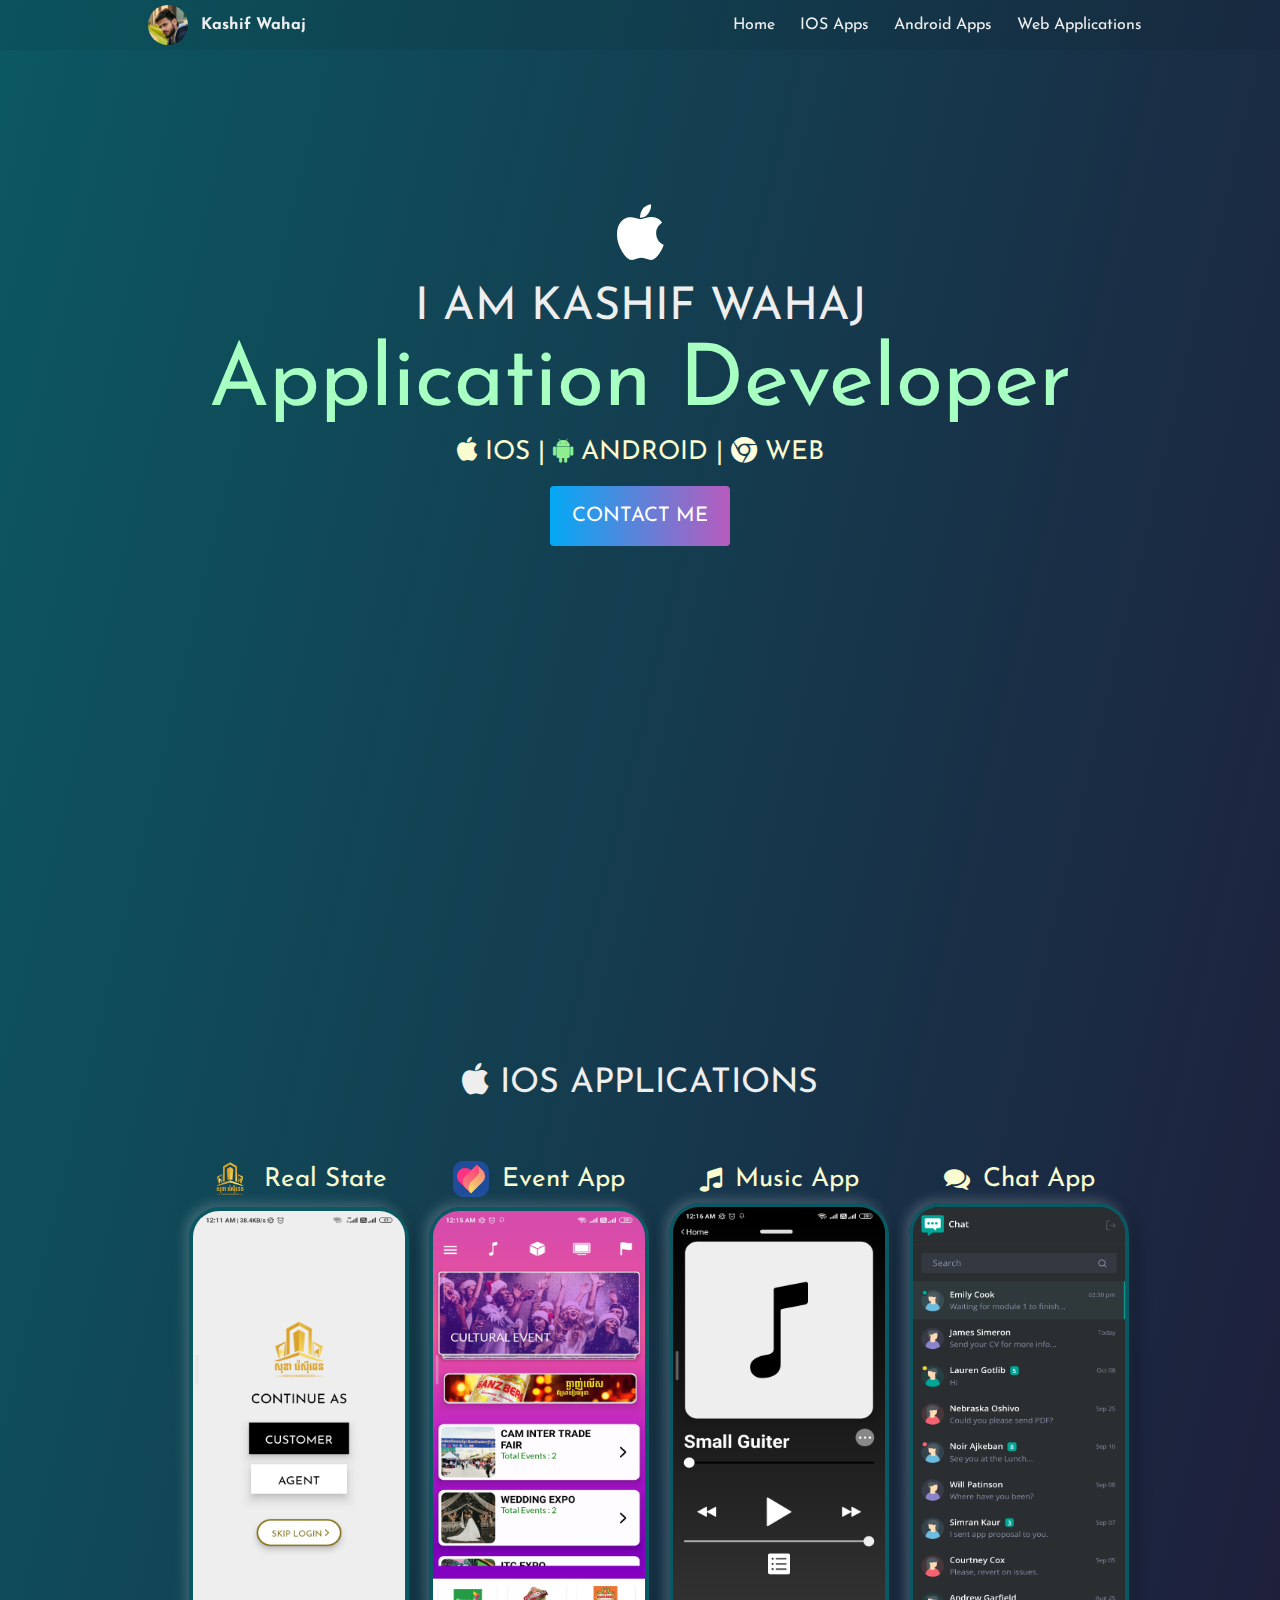
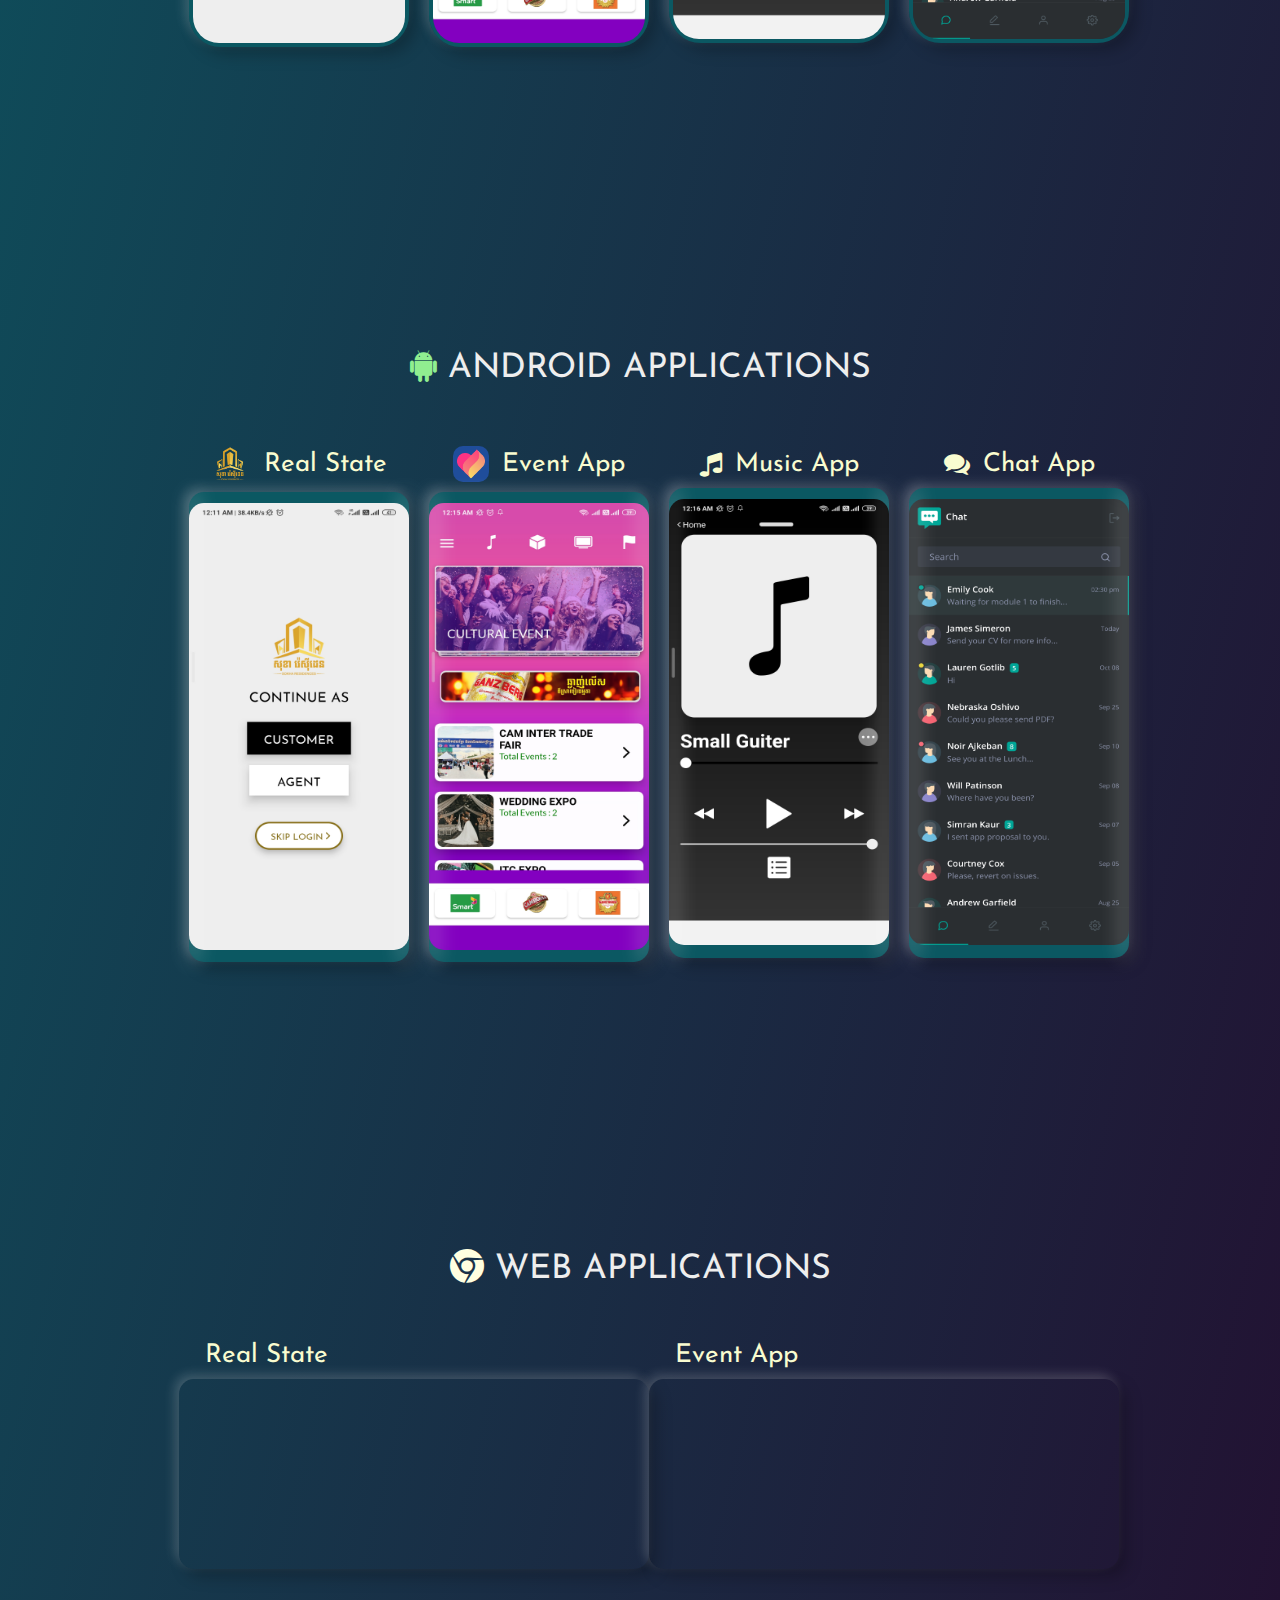
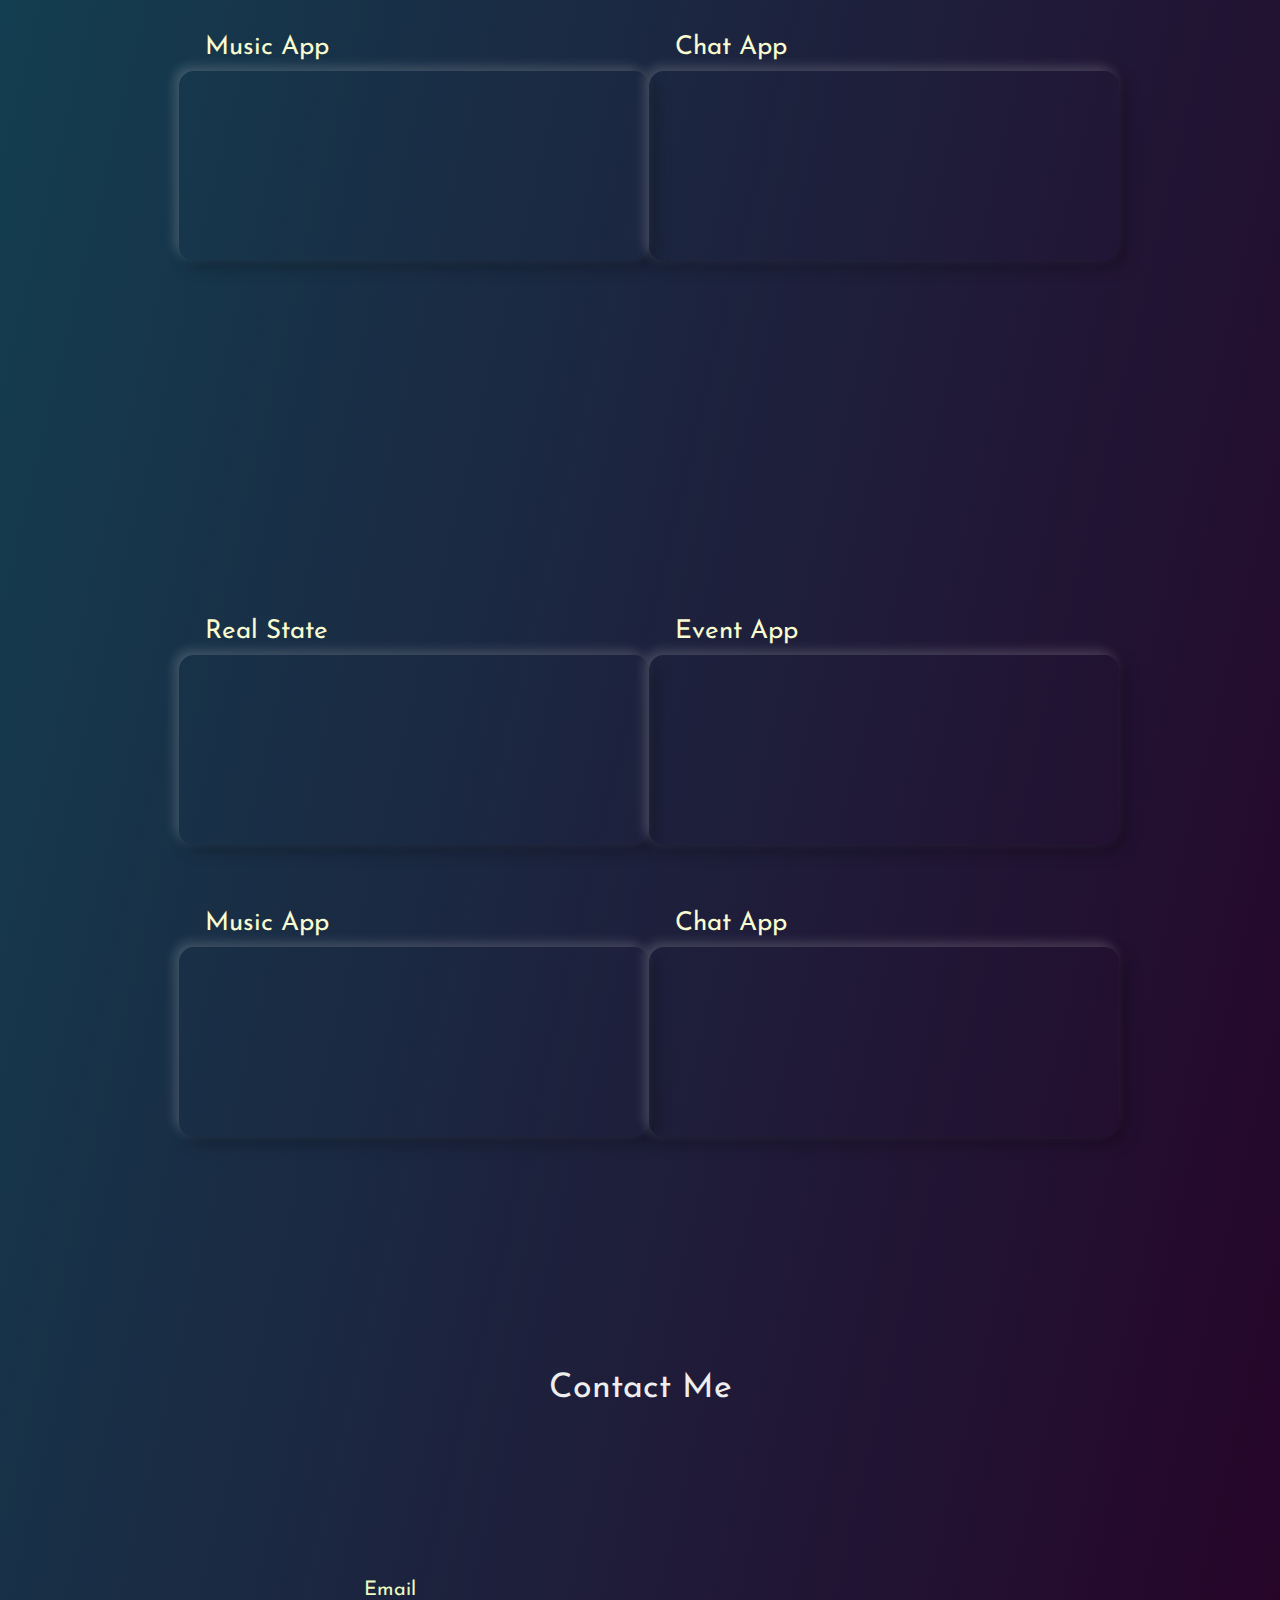
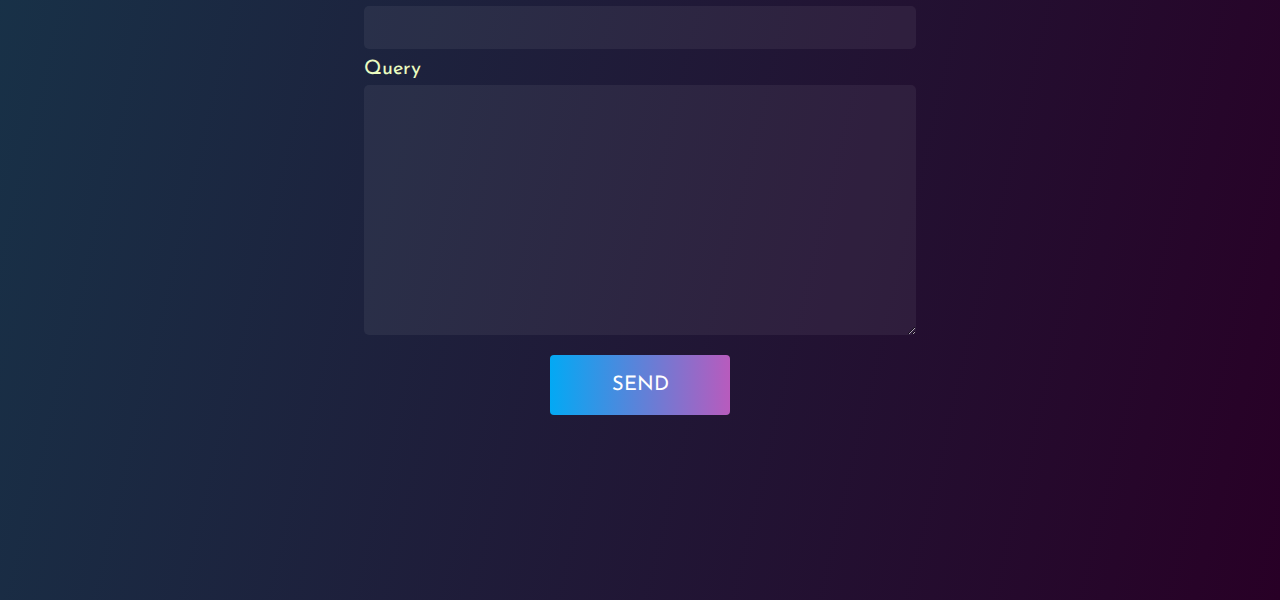
==== commit 1d125a3b: "c aand s" ====
--- a/index.html
+++ b/index.html
@@ -27,7 +27,11 @@
       <div class="nav-logo link">
         <img src="/assets/0.jpeg" alt="" />
         <h4>&ensp;Kashif Wahaj</h4>
-        <div class="social-links"></div>
+        <div class="social-links">
+          <h3 style="color:#fff"><a href="https://github.com/kashifwahaj" style="text-decoration:none;color:#fff;"> <i class="fa fa-github" style="color:#eee" aria-hidden="true"></i> &ensp;Github</a></h3>
+          <h3 style="color:#fff"><a href="https://www.linkedin.com/in/kashifwahaj/" style="text-decoration:none;color:#fff;"> <i class="fa fa-linkedin" style="color:#00f" aria-hidden="true"></i> &ensp;Linkedin</a></h3>
+          <h3 style="color:#fff"><a href="https://www.youtube.com/channel/UCLBdisSXOvrMK_zEJFyOW_Q?view_as=subscriber" style="text-decoration:none;color:#fff;"> <i class="fa fa-youtube-play" style="color:#f00" aria-hidden="true"></i> &ensp;Youtube</a></h3>
+        </div>
       </div>
       <div class="nav-menu">
         <ul>
@@ -48,13 +52,14 @@
     </div>
     <div class="container" id="home">
       <div class="box ">
+          <i class="fa fa-apple " id="logo-animation" aria-hidden="true"></i> 
         <div class="he1">I AM KASHIF WAHAJ</div>
         <div class="he2">Application Developer</div>
         <div class="he3">
           <i class="fa fa-apple" aria-hidden="true"></i> IOS |
           <i
             class="fa fa-android"
-            style="color: lightgreen"
+           
             aria-hidden="true"
           ></i>
           ANDROID |
--- a/style.css
+++ b/style.css
@@ -5,6 +5,28 @@
   font-family: "Josefin Sans", sans-serif;
   scroll-behavior: smooth;
 }
+/* width */
+::-webkit-scrollbar {
+  width: 15px;
+}
+
+/* Track */
+::-webkit-scrollbar-track {
+  box-shadow: inset 0 0 5px #75aac0;
+  border-radius: 0px;
+  background: #145561;
+}
+
+/* Handle */
+::-webkit-scrollbar-thumb {
+  background: #032331;
+  border-radius: 5px;
+}
+
+/* Handle on hover */
+::-webkit-scrollbar-thumb:hover {
+  background: #032331;
+}
 html {
   scroll-behavior: smooth;
 }
@@ -15,7 +37,7 @@
 }
 
 body {
-overflow: hidden;
+  overflow: hidden;
   background: linear-gradient(to bottom right, #0b5862, #280026);
   height: 100%;
 }
@@ -39,9 +61,10 @@
   align-items: center;
   z-index: 100;
   padding-left: 15px;
-  
   padding-right: 15px;
   position: relative;
+  border-bottom-right-radius: 0px !important;
+  border-bottom-left-radius: 0px !important;
 }
 
 .nav-logo h4 {
@@ -60,50 +83,57 @@
   padding: 5px;
 }
 
-/* .nav-logo .social-links {
+.nav-logo .social-links {
   width: 100%;
   position: absolute;
   left: 0%;
   top: 0%;
   border-radius: 25px;
   z-index: 100;
-
-  height: 50px;
-  transition-duration: 0.7s;
-} */
-
-/* .nav-logo:hover .social-links {
+  opacity: 0;
+  transition-duration: 0.7s;
+}
+.nav-logo .social-links h3 {
+  background: rgba(0, 0, 255, 0.1);
+  padding: 10px;
+  padding-left: 20px;
+  transition-duration: 0.6s;
+}
+
+.nav-logo .social-links h3:last-child {
+  border-bottom-left-radius: 25px;
+  border-bottom-right-radius: 25px;
+}
+.nav-logo .social-links h3:hover {
+  background: rgba(0, 0, 255, 0.3);
+  transition-duration: 0.6s;
+  padding: 10px;
+  padding-left: 26px;
+}
+
+.nav-logo:hover .social-links {
   top: 100%;
-  height: 200px;
+  opacity: 1;
   border-top-left-radius: 0px;
   border-top-right-radius: 0px;
   background: rgba(0, 0, 0, 0.6);
   transition-duration: 0.7s;
-} */
+}
 
 .link {
   transition-duration: 0.7s;
   cursor: pointer;
   border-radius: 25px;
-  height: "auto";
 }
 .link:hover {
   background: rgba(0, 0, 0, 0.6);
   transition-duration: 0.7s;
-  border-radius: 25px;
 }
 .link-active {
   background: rgba(0, 0, 0, 0.3);
   transition-duration: 0.7s;
 }
-.nav-logo.link:hover {
-    background: rgba(0, 0, 0, 0.71);
-    transition-duration: 0.7s;
-    height: 300px;
-    margin-top: 10px;
-    border-radius: 25px;
-    
-  }
+
 .container {
   width: 100%;
 
@@ -283,7 +313,7 @@
   filter: blur(3px);
 }
 .iphone:hover::before {
-  height: 70%;
+  height: 80%;
   opacity: 1;
   transition-duration: 0.85s;
   transition-timing-function: ease;
@@ -409,36 +439,35 @@
   opacity: 1;
   top: 0;
 }
-.android::before{
-    z-index: 20;
-    content: "";
-    height: 100%;
-    width: 5px;
-    left: 2px;
-    filter: blur(10px);
-    background: rgba(255, 255, 255, 0.5);
-    position: absolute;
-    top: 0;
-    border-radius: 15px;
-}
-.android::after{
-    z-index: 20;
-    content: "";
-    height:100%;
-    width: 5px;
-    right: 2px;
-    filter: blur(10px);
-    background: rgba(255, 255, 255, 0.5);
-    position: absolute;
-    top: 0;
-    border-radius: 15px;
-}
-
-.android:hover{
-  transition-duration: 0.7s;
-  transition-timing-function: ease-in-out;
+.android::before {
+  z-index: 20;
+  content: "";
+  height: 100%;
+  width: 5px;
+  left: 2px;
+  filter: blur(10px);
+  background: rgba(255, 255, 255, 0.5);
+  position: absolute;
+  top: 0;
+  border-radius: 15px;
+}
+.android::after {
+  z-index: 20;
+  content: "";
+  height: 100%;
+  width: 5px;
+  right: 2px;
+  filter: blur(10px);
+  background: rgba(255, 255, 255, 0.5);
+  position: absolute;
+  top: 0;
+  border-radius: 15px;
+}
+
+.android:hover {
+  transition-duration: 0.7s;
   z-index: 100;
-    transform: scale(1.3) translateY(-50px) rotateY(0deg) rotateZ(5deg)
+  transform: scale(1.3) translateY(-50px);
 }
 
 .mobile-hide {
@@ -448,45 +477,87 @@
 }
 
 .lds-ripple {
-    display: inline-block;
-    position: relative;
-    width: 80px;
-    height: 80px;
+  display: inline-block;
+  position: relative;
+  width: 80px;
+  height: 80px;
+}
+.lds-ripple div {
+  position: absolute;
+  border: 4px solid #fff;
+  opacity: 1;
+  border-radius: 50%;
+  animation: lds-ripple 1s cubic-bezier(0, 0.2, 0.8, 1) infinite;
+}
+.lds-ripple div:nth-child(2) {
+  animation-delay: -0.5s;
+}
+@keyframes lds-ripple {
+  0% {
+    top: 36px;
+    left: 36px;
+    width: 0;
+    height: 0;
+    opacity: 1;
   }
-  .lds-ripple div {
-    position: absolute;
-    border: 4px solid #fff;
-    opacity: 1;
-    border-radius: 50%;
-    animation: lds-ripple 1s cubic-bezier(0, 0.2, 0.8, 1) infinite;
+  100% {
+    top: 0px;
+    left: 0px;
+    width: 72px;
+    height: 72px;
+    opacity: 0;
   }
-  .lds-ripple div:nth-child(2) {
-    animation-delay: -0.5s;
-  }
-  @keyframes lds-ripple {
-    0% {
-      top: 36px;
-      left: 36px;
-      width: 0;
-      height: 0;
-      opacity: 1;
-    }
-    100% {
-      top: 0px;
-      left: 0px;
-      width: 72px;
-      height: 72px;
-      opacity: 0;
-    }
-  }
+}
 .loading {
-    display: flex;
-    justify-content:center;
-    align-items: center;
-    height: 100vh;
-    width: 100%;
-    background: linear-gradient(to bottom right, #0b5862, #280026);
-    flex-direction: column;
-    z-index: 999;
-    position: absolute;
-}  +  display: flex;
+  justify-content: center;
+  align-items: center;
+  height: 100vh;
+  width: 100%;
+  background: linear-gradient(to bottom right, #0b5862, #280026);
+  flex-direction: column;
+  z-index: 999;
+  position: absolute;
+}
+
+.fa-chrome:hover {
+  transform: rotateZ(852deg);
+  transition-duration: 1s;
+  transition-timing-function: ease-in-out;
+}
+.fa-chrome {
+  transform: rotateZ(0deg);
+  transition-duration: 1s;
+  transition-timing-function: ease-in-out;
+}
+
+.fa-android {
+  color: lightgreen;
+  transition-duration: 0.7s;
+}
+
+.fa-android:hover {
+  color: rgb(250, 255, 250);
+  transition-duration: 0.7s;
+}
+#logo-animation {
+  color: #fff;
+  margin-bottom: 10px;
+  font-size: 60px;
+  transition-duration: 0.7s;
+  transform: rotateZ(0deg);
+  transition-duration: 1s;
+  transition-timing-function: ease-out;
+
+}
+
+.logo-animate {
+  transform: rotateZ(720deg) !important;
+  transition-duration: 1s;
+  font-size: 60px !important;
+  transition-timing-function: ease-in;
+}
+.color-android{
+  color: lightgreen !important;
+}
+
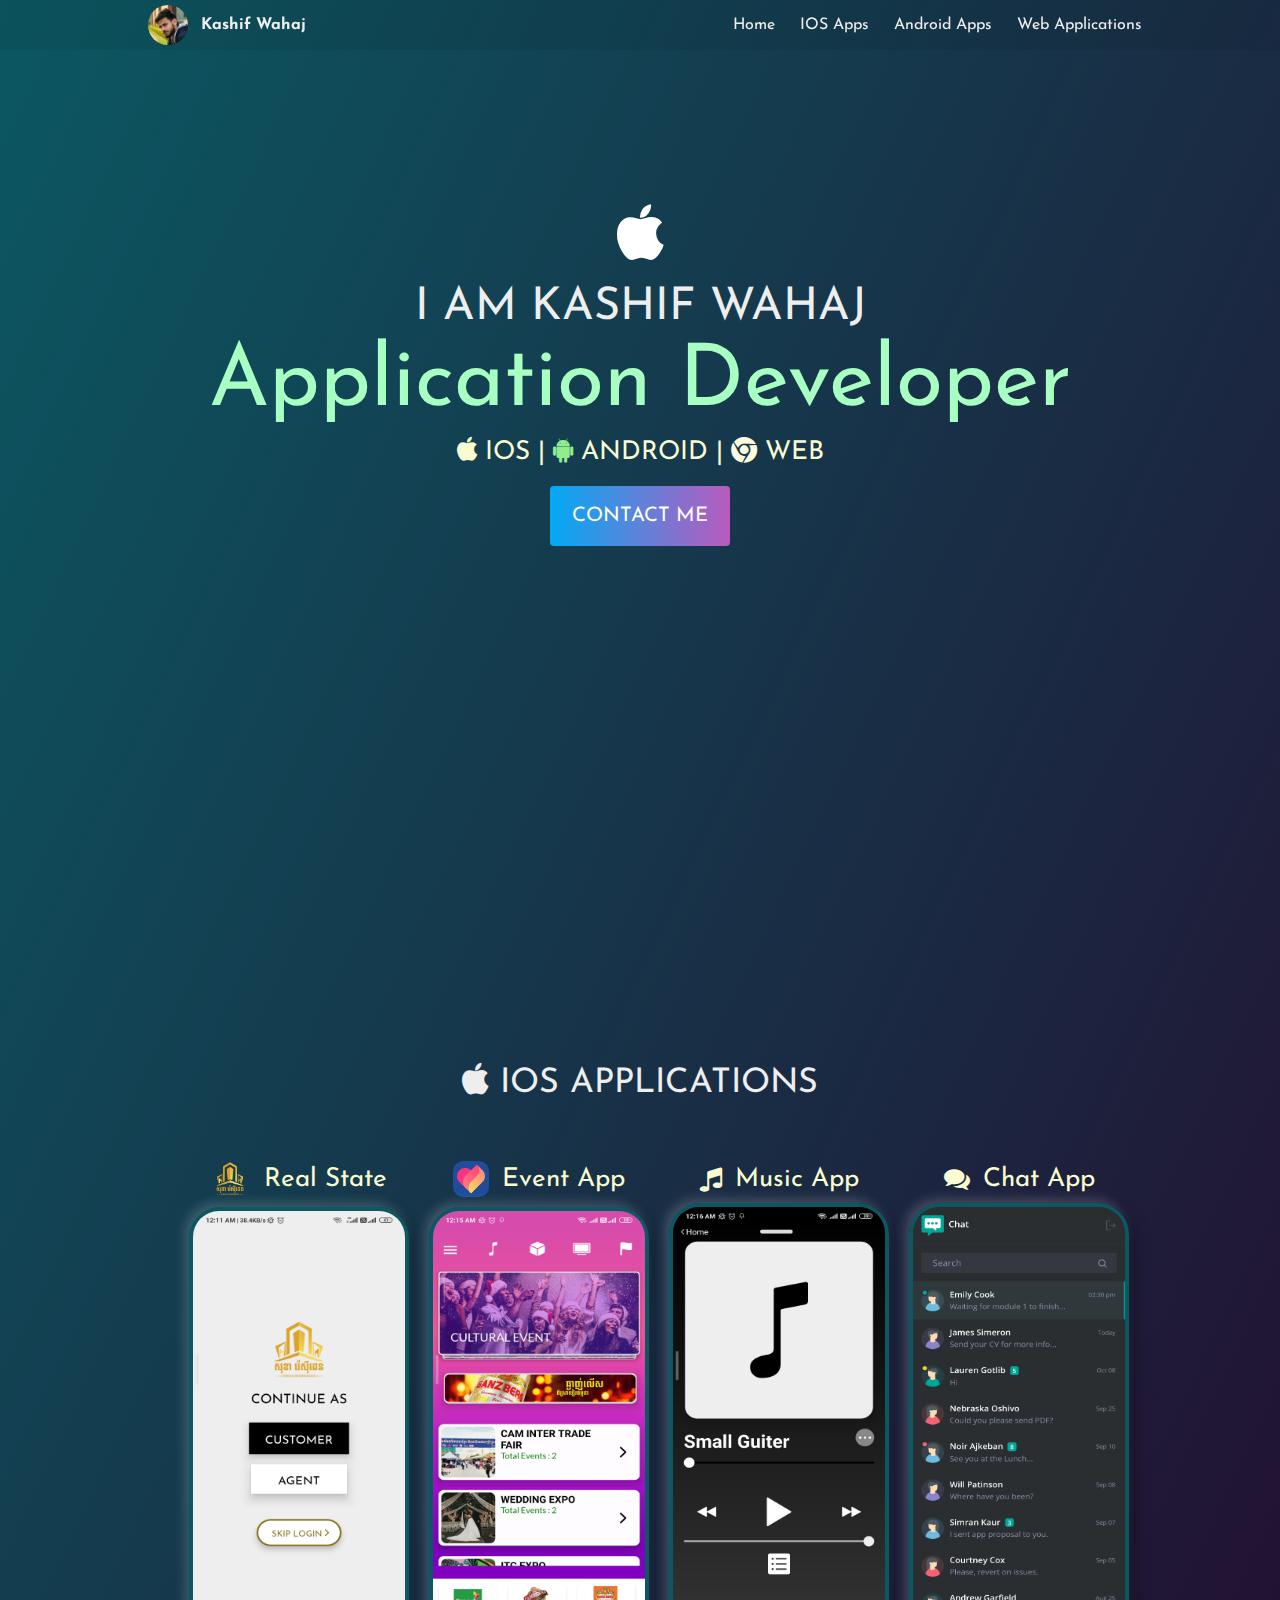
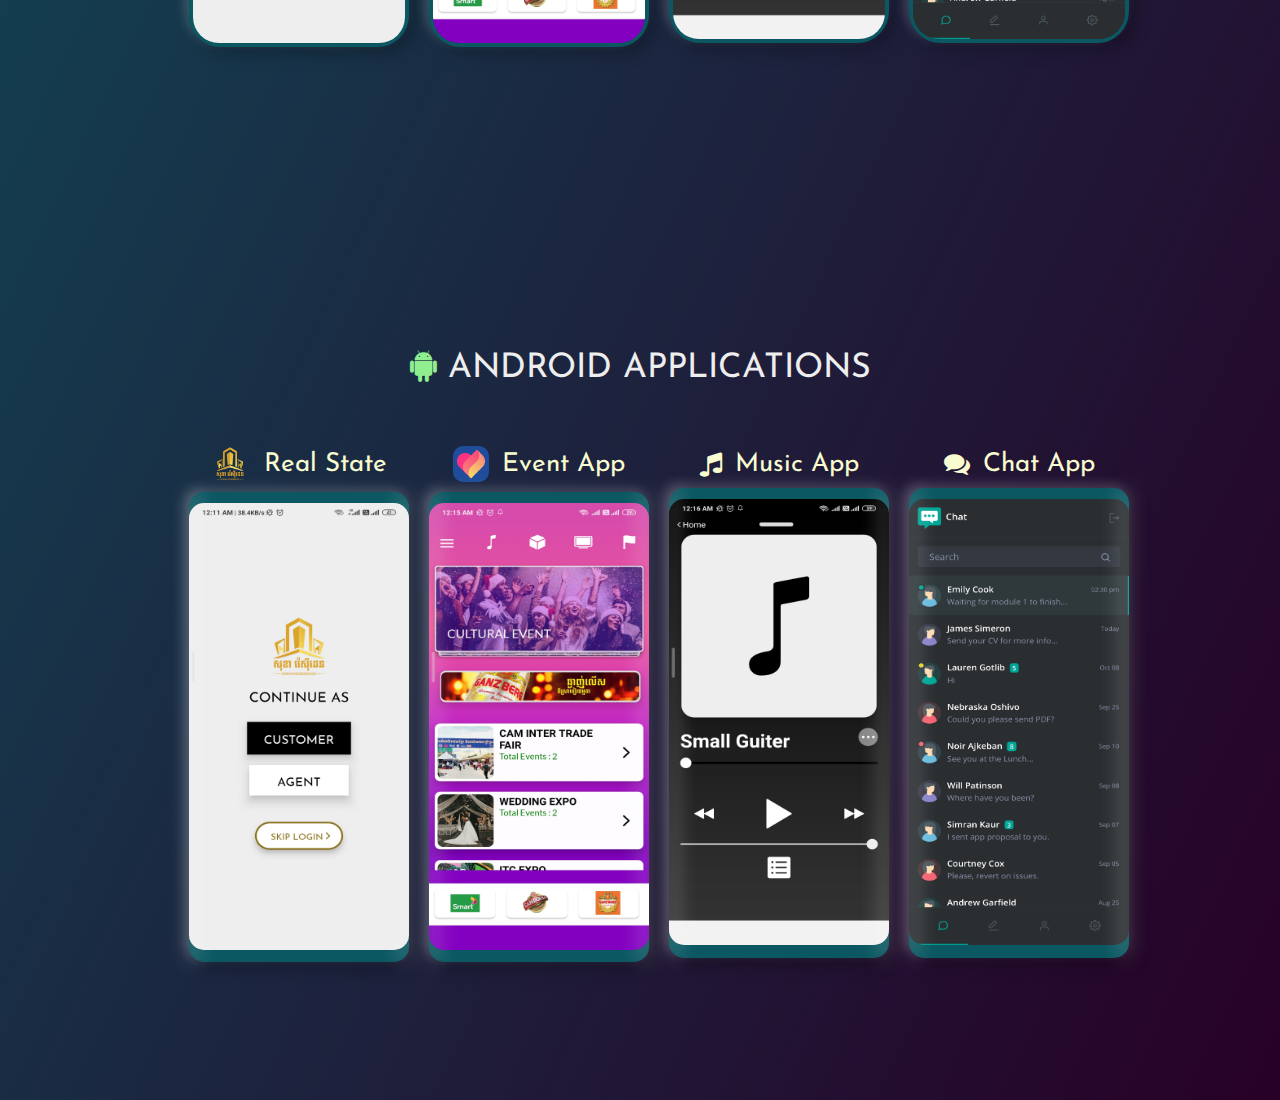
==== commit 43c269dc: "Update index.html" ====
--- a/index.html
+++ b/index.html
@@ -185,74 +185,7 @@
         </div>
       </div>
     </div>
-    <div class="container" id="web1">
-      <div class="section ">
-        <div class="he1">
-          <i
-            class="fa fa-chrome"
-            style="color: lightyellow"
-            aria-hidden="true"
-          ></i>
-          WEB APPLICATIONS
-        </div>
-        <div class="row-web">
-          <div class="mock">
-            <div class="he3">&ensp;&ensp;Real State</div>
-            <div class="neu chrome"></div>
-          </div>
-          <div class="mock">
-            <div class="he3">&ensp;&ensp;Event App</div>
-            <div class="neu chrome"></div>
-          </div>
-        </div>
-        <div class="row-web">
-          <div class="mock">
-            <div class="he3">&ensp;&ensp;Music App</div>
-            <div class="neu chrome"></div>
-          </div>
-          <div class="mock">
-            <div class="he3">&ensp;&ensp;Chat App</div>
-            <div class="neu chrome"></div>
-          </div>
-        </div>
-      </div>
-    </div>
-    <div class="container" id="web2">
-      <div class="section ">
-        <div class="row-web">
-          <div class="mock">
-            <div class="he3">&ensp;&ensp;Real State</div>
-            <div class="neu chrome"></div>
-          </div>
-          <div class="mock">
-            <div class="he3">&ensp;&ensp;Event App</div>
-            <div class="neu chrome"></div>
-          </div>
-        </div>
-        <div class="row-web">
-          <div class="mock">
-            <div class="he3">&ensp;&ensp;Music App</div>
-            <div class="neu chrome"></div>
-          </div>
-          <div class="mock">
-            <div class="he3">&ensp;&ensp;Chat App</div>
-            <div class="neu chrome"></div>
-          </div>
-        </div>
-      </div>
-    </div>
-    <div class="container"  style=" display: flex; align-items: center;" id="contact">
-      <div class="section ">
-        <div class="he1">Contact Me</div>
-        <div class="contact-form">
-          <label for="email">Email</label>
-          <input type="email" name="email" id="email" />
-          <label for="query">Query</label>
-          <textarea rows="10" name="query" id="query"></textarea>
-          <div class="btn"><div class="glow">Send</div></div>
-        </div>
-      </div>
-    </div>
+   
     
     <script src="https://code.jquery.com/jquery-3.4.1.slim.min.js"></script>
     <script src="script.js"></script>
